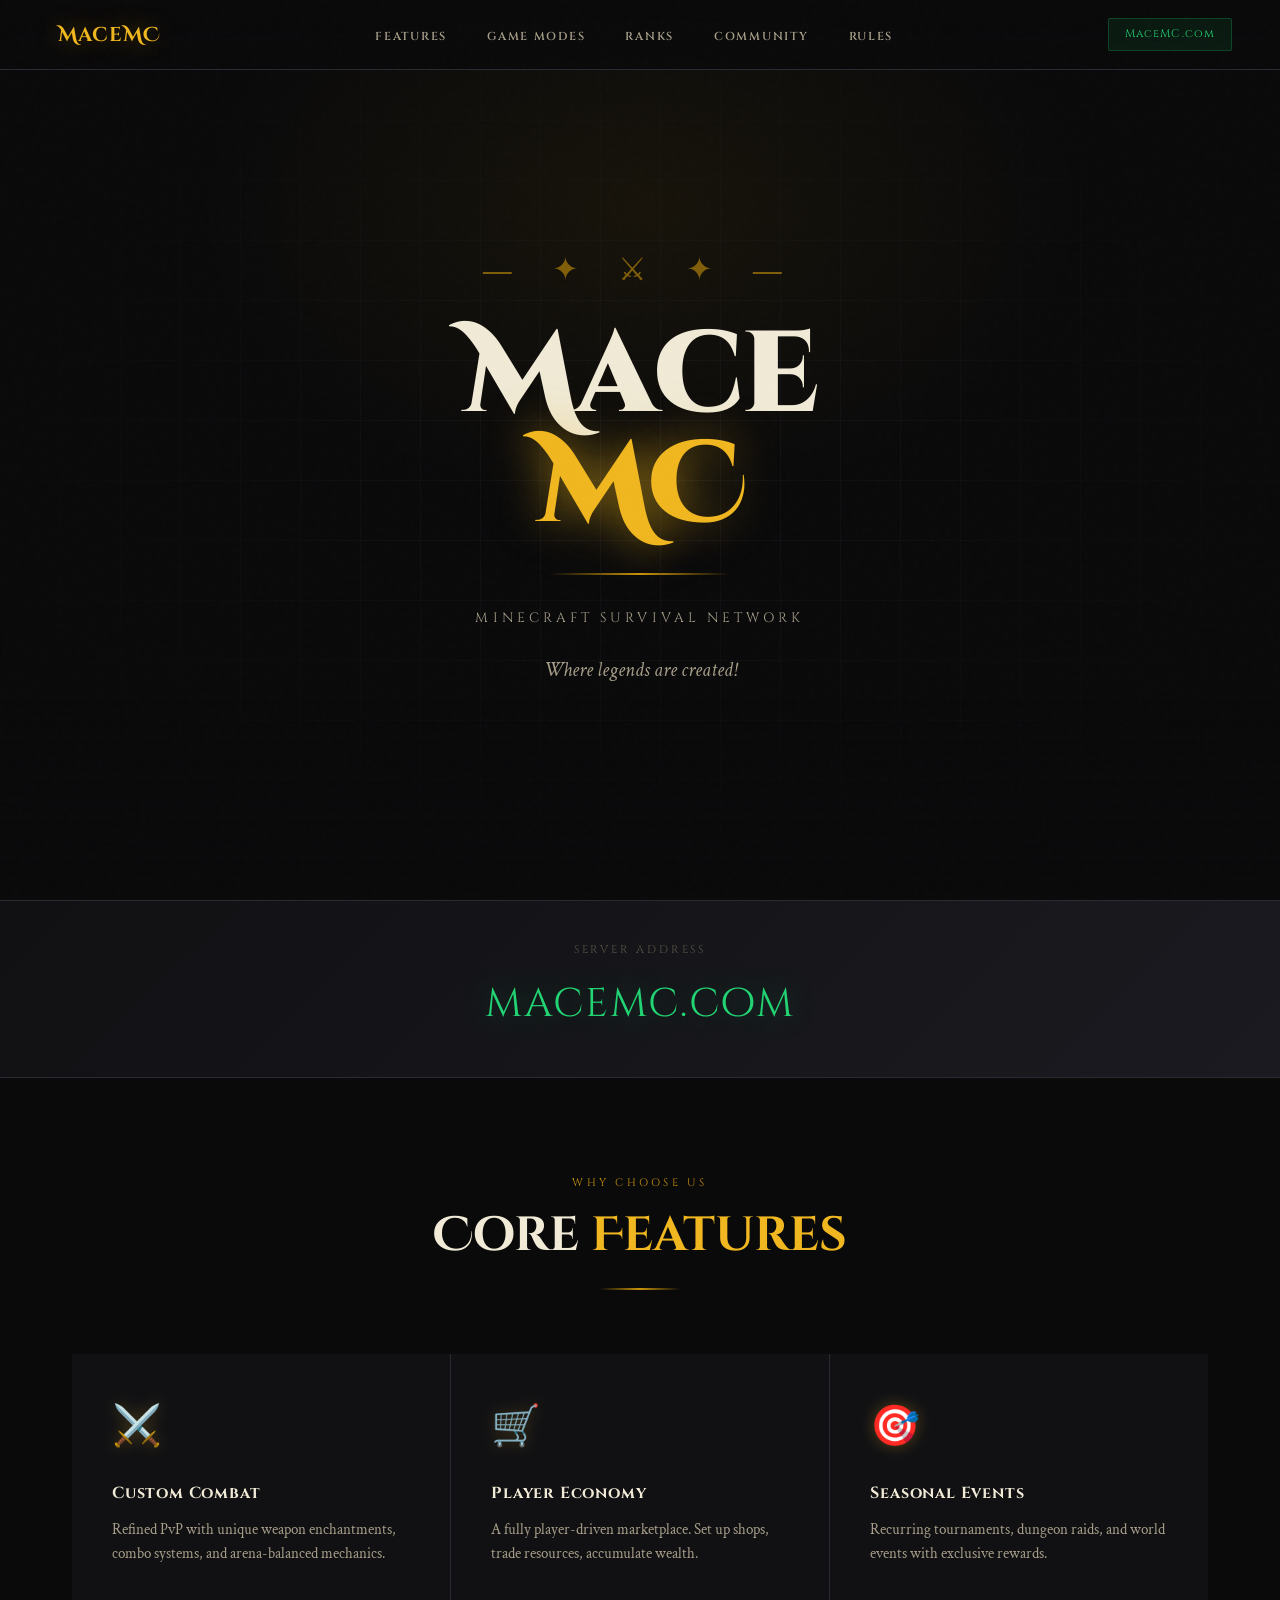
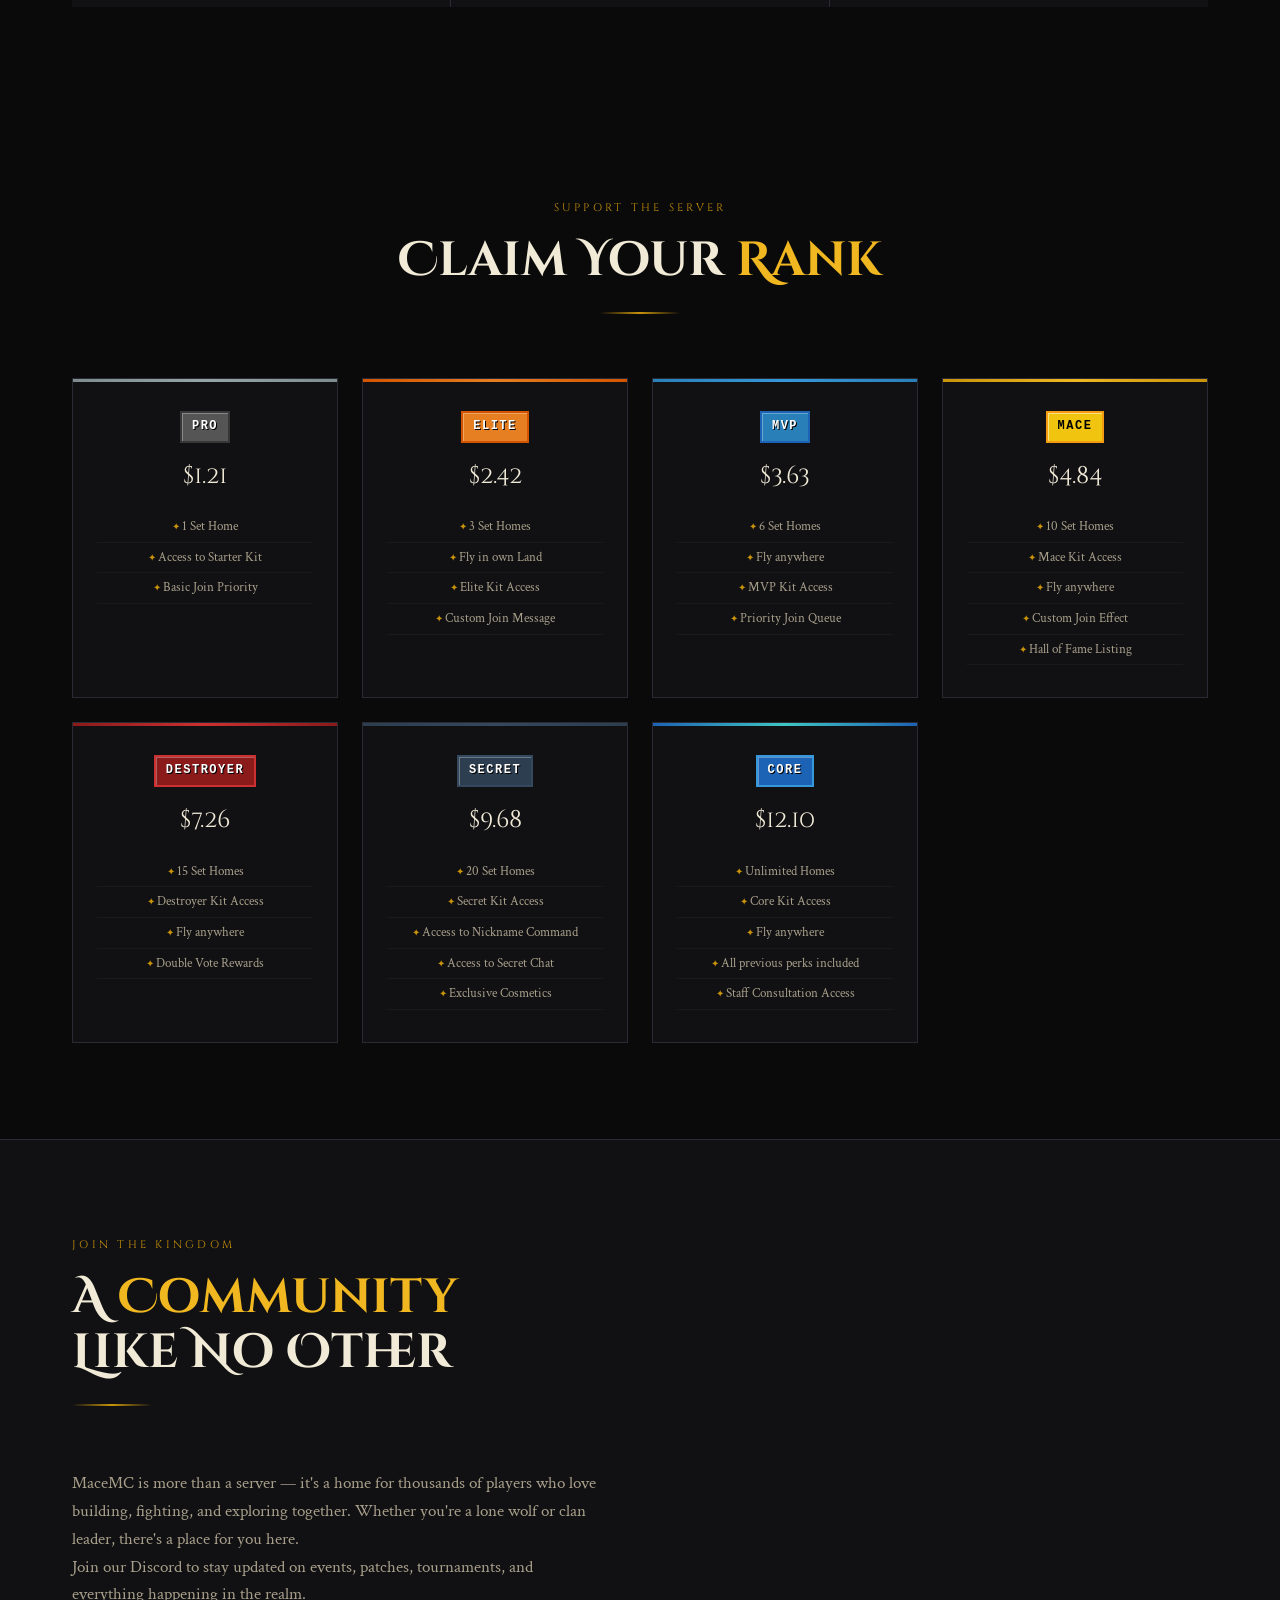
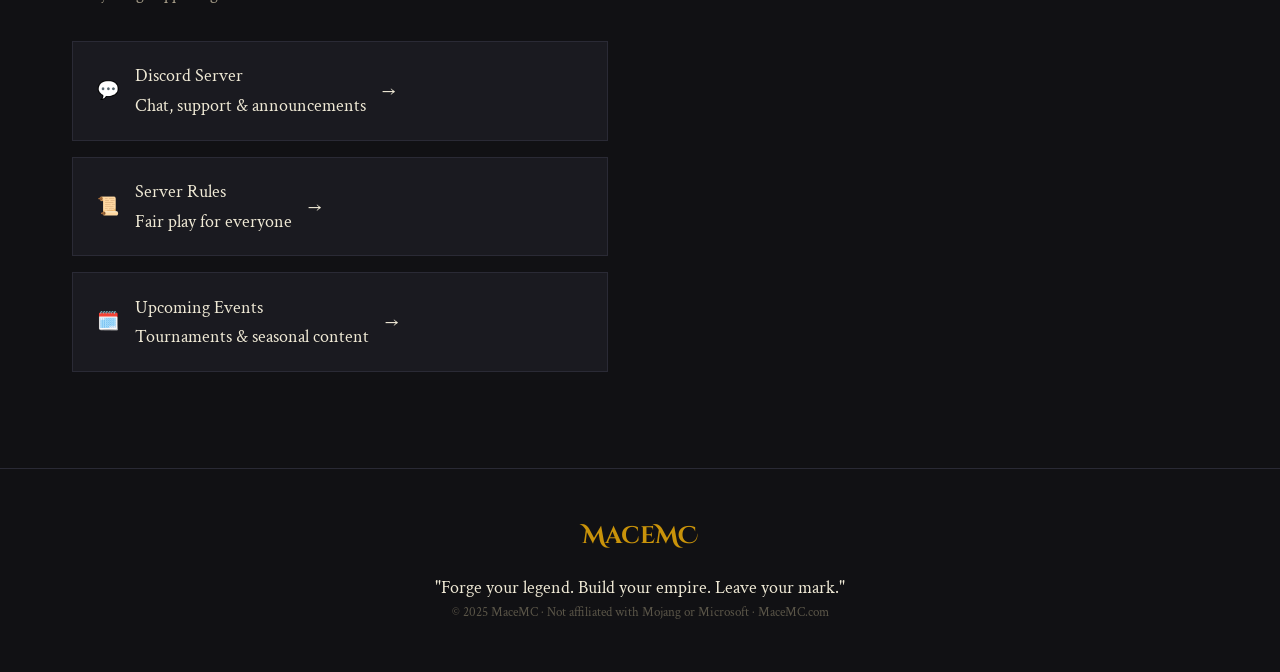
==== index.html @ f5f964be "Wbsite is done" ====
<!doctype html>
<html lang="en">
    <head>
        <meta charset="UTF-8" />
        <meta
            name="viewport"
            content="width=device-width, initial-scale=1.0, viewport-fit=cover"
        />
        <meta
            name="description"
            content="Join MaceMC, the ultimate Minecraft Survival Network with custom combat, Factions, PvP Arena, and a vibrant community. Forge your legend on macemc.com!"
        />
        <meta
            name="keywords"
            content="Minecraft Server, MaceMC, Survival, Factions, PvP Arena, Sky Wars, Minecraft Survival Network, Custom Ranks, Minecraft Community"
        />
        <meta name="author" content="MaceMC Team" />
        <meta name="robots" content="index, follow" />
        <meta name="theme-color" content="#0a0a0b" />
        <link rel="canonical" href="https://macemc.com/" />

        <!-- Open Graph / Social Media -->
        <meta
            property="og:title"
            content="MaceMC — Forge Your Legend | Minecraft Survival Network"
        />
        <meta
            property="og:description"
            content="Custom combat, Factions, ranked PvP, and a legendary community. Play now on macemc.com!"
        />
        <meta property="og:type" content="website" />
        <meta property="og:url" content="https://macemc.com/" />
        <meta
            property="og:image"
            content="https://via.placeholder.com/1200x630?text=MaceMC+Legendary+Server"
        />
        <meta property="og:site_name" content="MaceMC" />
        <meta name="twitter:card" content="summary_large_image" />
        <meta name="twitter:title" content="MaceMC — Forge Your Legend" />
        <meta
            name="twitter:description"
            content="Join the best Minecraft Survival Network. Custom features, active community, and epic ranks."
        />
        <meta
            name="twitter:image"
            content="https://via.placeholder.com/1200x630?text=MaceMC+Server"
        />

        <title>MaceMC — Forge Your Legend | Minecraft Survival Network</title>
        <link rel="preconnect" href="https://fonts.googleapis.com" />
        <link rel="preconnect" href="https://fonts.gstatic.com" crossorigin />
        <link
            href="https://fonts.googleapis.com/css2?family=Cinzel+Decorative:wght@700;900&family=Cinzel:wght@400;600;700&family=Crimson+Text:ital,wght@0,400;0,600;1,400&display=swap"
            rel="stylesheet"
        />

        <!-- Structured Data (Organization + SoftwareApplication) -->
        <script type="application/ld+json">
            {
                "@context": "https://schema.org",
                "@type": "Organization",
                "name": "MaceMC",
                "url": "https://macemc.com",
                "logo": "https://macemc.com/logo.png",
                "sameAs": ["https://discord.gg/macemc"],
                "description": "Premium Minecraft Survival Network offering custom combat, Factions, PvP Arena, and community events."
            }
        </script>
        <script type="application/ld+json">
            {
                "@context": "https://schema.org",
                "@type": "SoftwareApplication",
                "name": "MaceMC Minecraft Server",
                "applicationCategory": "Game",
                "operatingSystem": "Any",
                "description": "A feature-rich Minecraft server with unique ranks, player economy, and zero-lag gameplay.",
                "url": "https://macemc.com",
                "gamePlatform": "Minecraft Java Edition",
                "offers": {
                    "@type": "Offer",
                    "price": "0",
                    "priceCurrency": "USD",
                    "availability": "https://schema.org/InStock"
                },
                "aggregateRating": {
                    "@type": "AggregateRating",
                    "ratingValue": "4.8",
                    "reviewCount": "128"
                }
            }
        </script>

        <style>
            /* ===== RESET & VARIABLES (improved contrast for stats) ===== */
            *,
            *::before,
            *::after {
                box-sizing: border-box;
                margin: 0;
                padding: 0;
            }

            :root {
                --obsidian: #0a0a0b;
                --dark-stone: #111114;
                --stone: #1a1a20;
                --stone-mid: #242430;
                --stone-light: #2e2e3a;
                --mace-gold: #c9930a;
                --mace-gold-bright: #f0b720;
                --mace-gold-pale: #f5d67a;
                --emerald: #1aad5e;
                --emerald-bright: #22d474;
                --emerald-glow: #0eff8633;
                --blood: #8b1a1a;
                --text-bright: #f0ead6;
                --text-mid: #a89f8a;
                --text-dim: #5a5548;
                --border: #2a2a35;
            }

            html {
                scroll-behavior: smooth;
            }

            body {
                background-color: var(--obsidian);
                color: var(--text-bright);
                font-family: "Crimson Text", serif;
                font-size: 18px;
                line-height: 1.65;
                overflow-x: hidden;
                cursor: default;
            }

            /* noise overlay */
            body::before {
                content: "";
                position: fixed;
                inset: 0;
                background-image: url("data:image/svg+xml,%3Csvg viewBox='0 0 200 200' xmlns='http://www.w3.org/2000/svg'%3E%3Cfilter id='n'%3E%3CfeTurbulence type='fractalNoise' baseFrequency='0.85' numOctaves='4' stitchTiles='stitch'/%3E%3C/filter%3E%3Crect width='100%25' height='100%25' filter='url(%23n)' opacity='0.04'/%3E%3C/svg%3E");
                pointer-events: none;
                z-index: 9999;
                opacity: 0.35;
            }

            /* navigation */
            nav {
                position: fixed;
                top: 0;
                left: 0;
                right: 0;
                z-index: 100;
                display: flex;
                align-items: center;
                justify-content: space-between;
                padding: 0 3rem;
                height: 70px;
                background: linear-gradient(
                    to bottom,
                    rgba(10, 10, 11, 0.97),
                    rgba(10, 10, 11, 0.85)
                );
                border-bottom: 1px solid var(--border);
                backdrop-filter: blur(8px);
            }

            .nav-logo {
                font-family: "Cinzel Decorative", serif;
                font-size: 1.25rem;
                font-weight: 700;
                color: var(--mace-gold-bright);
                text-decoration: none;
                letter-spacing: 0.05em;
                text-shadow: 0 0 24px rgba(240, 183, 32, 0.4);
                display: flex;
                align-items: center;
                gap: 0.6rem;
            }

            .nav-links {
                display: flex;
                gap: 2.5rem;
                list-style: none;
            }

            .nav-links a {
                font-family: "Cinzel", serif;
                font-size: 0.72rem;
                font-weight: 600;
                letter-spacing: 0.15em;
                text-transform: uppercase;
                color: var(--text-mid);
                text-decoration: none;
                transition: color 0.25s;
                position: relative;
            }

            .nav-links a::after {
                content: "";
                position: absolute;
                bottom: -4px;
                left: 0;
                right: 0;
                height: 1px;
                background: var(--mace-gold-bright);
                transform: scaleX(0);
                transition: transform 0.25s;
                transform-origin: left;
            }

            .nav-links a:hover {
                color: var(--mace-gold-pale);
            }

            .nav-links a:hover::after {
                transform: scaleX(1);
            }

            .nav-ip {
                font-family: "Cinzel", serif;
                font-size: 0.7rem;
                letter-spacing: 0.1em;
                color: var(--emerald-bright);
                background: rgba(26, 173, 94, 0.1);
                border: 1px solid rgba(26, 173, 94, 0.3);
                padding: 0.4rem 1rem;
                border-radius: 2px;
                cursor: pointer;
                transition: all 0.25s;
                position: relative;
            }

            .nav-ip:hover {
                background: rgba(26, 173, 94, 0.2);
                box-shadow: 0 0 16px rgba(34, 212, 116, 0.2);
            }

            .toast-msg {
                position: fixed;
                bottom: 30px;
                left: 50%;
                transform: translateX(-50%) translateY(100px);
                background: var(--emerald);
                color: #0a0a0b;
                font-family: "Cinzel", serif;
                font-weight: bold;
                padding: 0.6rem 1.5rem;
                border-radius: 40px;
                font-size: 0.85rem;
                letter-spacing: 0.05em;
                z-index: 10000;
                transition: transform 0.2s ease;
                pointer-events: none;
                white-space: nowrap;
                box-shadow: 0 5px 20px rgba(0, 0, 0, 0.3);
            }

            .toast-msg.show {
                transform: translateX(-50%) translateY(0);
            }

            /* hero and rest - STATS CONTRAST FIX */
            .hero {
                min-height: 100vh;
                display: flex;
                flex-direction: column;
                align-items: center;
                justify-content: center;
                text-align: center;
                position: relative;
                padding: 6rem 2rem 4rem;
                overflow: hidden;
            }

            .hero::before {
                content: "";
                position: absolute;
                top: -10%;
                left: 50%;
                transform: translateX(-50%);
                width: 900px;
                height: 600px;
                background: radial-gradient(
                    ellipse,
                    rgba(201, 147, 10, 0.07) 0%,
                    transparent 70%
                );
                pointer-events: none;
            }

            .hero::after {
                content: "";
                position: absolute;
                bottom: 0;
                left: 0;
                right: 0;
                height: 200px;
                background: linear-gradient(
                    to top,
                    var(--obsidian),
                    transparent
                );
                pointer-events: none;
            }

            .hero-bg {
                position: absolute;
                inset: 0;
                background-image:
                    linear-gradient(rgba(42, 42, 53, 0.3) 1px, transparent 1px),
                    linear-gradient(
                        90deg,
                        rgba(42, 42, 53, 0.3) 1px,
                        transparent 1px
                    );
                background-size: 60px 60px;
                mask-image: radial-gradient(
                    ellipse 80% 80% at center,
                    black 0%,
                    transparent 70%
                );
            }

            .hero-ornament {
                font-size: 2rem;
                color: var(--mace-gold);
                opacity: 0.6;
                letter-spacing: 1rem;
                margin-bottom: 1.5rem;
                animation: fadeDown 1s ease both;
            }

            @keyframes fadeDown {
                from {
                    opacity: 0;
                    transform: translateY(-20px);
                }

                to {
                    opacity: 0.6;
                    transform: translateY(0);
                }
            }

            .hero-title {
                font-family: "Cinzel Decorative", serif;
                font-size: clamp(3.5rem, 9vw, 8rem);
                font-weight: 900;
                line-height: 0.95;
                letter-spacing: -0.01em;
                animation: fadeUp 1s ease 0.2s both;
            }

            .hero-title .line1 {
                display: block;
                color: var(--text-bright);
            }

            .hero-title .line2 {
                display: block;
                color: var(--mace-gold-bright);
                text-shadow:
                    0 0 40px rgba(240, 183, 32, 0.5),
                    0 0 80px rgba(240, 183, 32, 0.2);
            }

            @keyframes fadeUp {
                from {
                    opacity: 0;
                    transform: translateY(30px);
                }

                to {
                    opacity: 1;
                    transform: translateY(0);
                }
            }

            .hero-divider {
                width: 180px;
                height: 2px;
                background: linear-gradient(
                    to right,
                    transparent,
                    var(--mace-gold),
                    transparent
                );
                margin: 2rem auto;
            }

            .hero-sub {
                font-family: "Cinzel", serif;
                font-size: 0.85rem;
                letter-spacing: 0.3em;
                text-transform: uppercase;
                color: var(--text-mid);
            }

            .hero-tagline {
                font-style: italic;
                font-size: 1.25rem;
                color: var(--text-mid);
                max-width: 520px;
                margin: 1.5rem auto 0;
            }

            .hero-cta-group {
                display: flex;
                gap: 1rem;
                justify-content: center;
                flex-wrap: wrap;
                margin-top: 3rem;
            }

            .btn {
                font-family: "Cinzel", serif;
                font-size: 0.75rem;
                font-weight: 700;
                letter-spacing: 0.18em;
                text-transform: uppercase;
                text-decoration: none;
                padding: 1rem 2.5rem;
                border: none;
                cursor: pointer;
                transition: all 0.3s;
                display: inline-flex;
                align-items: center;
                gap: 0.5rem;
                position: relative;
                overflow: hidden;
            }

            .btn::before {
                content: "";
                position: absolute;
                inset: 0;
                background: rgba(255, 255, 255, 0.05);
                transform: scaleX(0);
                transform-origin: left;
                transition: transform 0.3s;
            }

            .btn:hover::before {
                transform: scaleX(1);
            }

            .btn-primary {
                background: var(--mace-gold);
                color: var(--obsidian);
                clip-path: polygon(
                    0 0,
                    calc(100% - 12px) 0,
                    100% 12px,
                    100% 100%,
                    12px 100%,
                    0 calc(100% - 12px)
                );
            }

            .btn-primary:hover {
                background: var(--mace-gold-bright);
                box-shadow: 0 0 30px rgba(240, 183, 32, 0.4);
                transform: translateY(-2px);
            }

            .btn-secondary {
                background: transparent;
                color: var(--text-bright);
                border: 1px solid var(--stone-light);
                clip-path: polygon(
                    0 0,
                    calc(100% - 12px) 0,
                    100% 12px,
                    100% 100%,
                    12px 100%,
                    0 calc(100% - 12px)
                );
            }

            .btn-secondary:hover {
                border-color: var(--mace-gold);
                color: var(--mace-gold-pale);
                transform: translateY(-2px);
            }

            /* ========== IMPROVED STATS CONTRAST & LEGIBILITY ========== */
            .hero-stats {
                display: flex;
                gap: 3rem;
                justify-content: center;
                margin-top: 4rem;
                flex-wrap: wrap;
            }

            .stat {
                text-align: center;
                background: rgba(0, 0, 0, 0.35);
                backdrop-filter: blur(4px);
                padding: 0.75rem 1.5rem;
                border-radius: 8px;
                border: 1px solid rgba(240, 183, 32, 0.2);
                min-width: 140px;
            }

            .stat-number {
                font-family: "Cinzel Decorative", serif;
                font-size: 2.6rem;
                font-weight: 900;
                color: #ffea9e;
                line-height: 1.1;
                display: flex;
                align-items: baseline;
                justify-content: center;
                gap: 6px;
                text-shadow:
                    0 0 12px rgba(240, 183, 32, 0.7),
                    0 2px 4px black;
                letter-spacing: 0.02em;
            }

            .stat-number .online-dot {
                width: 12px;
                height: 12px;
                border-radius: 50%;
                background: var(--emerald-bright);
                box-shadow: 0 0 14px var(--emerald-bright);
                animation: pulse 2s ease-in-out infinite;
                margin-right: 6px;
                flex-shrink: 0;
                margin-bottom: 4px;
            }

            @keyframes pulse {
                0%,
                100% {
                    opacity: 1;
                    transform: scale(1);
                }

                50% {
                    opacity: 0.6;
                    transform: scale(0.85);
                }
            }

            .stat-label {
                font-family: "Cinzel", serif;
                font-size: 0.72rem;
                font-weight: 600;
                letter-spacing: 0.22em;
                text-transform: uppercase;
                color: #e5dbbc;
                margin-top: 8px;
                text-shadow: 0 1px 1px black;
            }

            .stat-divider {
                width: 1px;
                background: linear-gradient(
                    to bottom,
                    transparent,
                    var(--mace-gold),
                    transparent
                );
                height: 60px;
                align-self: center;
                opacity: 0.5;
            }

            @media (max-width: 640px) {
                .hero-stats {
                    gap: 1rem;
                }

                .stat {
                    padding: 0.5rem 0.8rem;
                    min-width: 110px;
                }

                .stat-number {
                    font-size: 2rem;
                }

                .stat-label {
                    font-size: 0.6rem;
                    letter-spacing: 0.15em;
                }

                .stat-divider {
                    display: none;
                }
            }

            /* rest of original styles */
            .ip-banner {
                background: linear-gradient(
                    135deg,
                    var(--dark-stone),
                    var(--stone)
                );
                border-top: 1px solid var(--border);
                border-bottom: 1px solid var(--border);
                padding: 2.5rem 2rem;
                text-align: center;
                position: relative;
            }

            .ip-banner-label {
                font-family: "Cinzel", serif;
                font-size: 0.7rem;
                letter-spacing: 0.25em;
                text-transform: uppercase;
                color: var(--text-dim);
                margin-bottom: 0.75rem;
            }

            .ip-banner-address {
                font-family: "Cinzel Decorative", serif;
                font-size: clamp(1.4rem, 4vw, 2.5rem);
                color: var(--emerald-bright);
                text-shadow: 0 0 30px rgba(34, 212, 116, 0.3);
                cursor: pointer;
                transition: all 0.25s;
                display: inline-block;
                letter-spacing: 0.05em;
            }

            .ip-banner-address:hover {
                text-shadow: 0 0 50px rgba(34, 212, 116, 0.6);
                transform: scale(1.02);
            }

            section {
                max-width: 1200px;
                margin: 0 auto;
                padding: 6rem 2rem;
            }

            .section-header {
                text-align: center;
                margin-bottom: 4rem;
            }

            .section-eyebrow {
                font-family: "Cinzel", serif;
                font-size: 0.68rem;
                letter-spacing: 0.3em;
                text-transform: uppercase;
                color: var(--mace-gold);
                margin-bottom: 1rem;
            }

            .section-title {
                font-family: "Cinzel Decorative", serif;
                font-size: clamp(1.8rem, 4vw, 3rem);
                color: var(--text-bright);
                line-height: 1.15;
            }

            .section-title em {
                font-style: normal;
                color: var(--mace-gold-bright);
            }

            .section-line {
                width: 80px;
                height: 2px;
                background: linear-gradient(
                    to right,
                    transparent,
                    var(--mace-gold),
                    transparent
                );
                margin: 1.5rem auto 0;
            }

            .features-grid {
                display: grid;
                grid-template-columns: repeat(auto-fit, minmax(280px, 1fr));
                gap: 1.5px;
                background: var(--border);
            }

            .feature-card {
                background: var(--dark-stone);
                padding: 2.5rem;
                position: relative;
                overflow: hidden;
                transition: background 0.3s;
            }

            .feature-card::before {
                content: "";
                position: absolute;
                top: 0;
                left: 0;
                width: 3px;
                height: 100%;
                background: linear-gradient(
                    to bottom,
                    var(--mace-gold),
                    transparent
                );
                transform: scaleY(0);
                transform-origin: top;
                transition: transform 0.4s ease;
            }

            .feature-card:hover {
                background: var(--stone);
            }

            .feature-card:hover::before {
                transform: scaleY(1);
            }

            .feature-icon {
                font-size: 2.5rem;
                margin-bottom: 1.25rem;
                display: block;
                filter: drop-shadow(0 0 8px rgba(240, 183, 32, 0.3));
            }

            .feature-title {
                font-family: "Cinzel", serif;
                font-size: 1rem;
                font-weight: 700;
                color: var(--text-bright);
                margin-bottom: 0.75rem;
                letter-spacing: 0.05em;
            }

            .feature-desc {
                color: var(--text-mid);
                font-size: 0.95rem;
                line-height: 1.6;
            }

            .modes-section {
                background: var(--dark-stone);
                border-top: 1px solid var(--border);
                border-bottom: 1px solid var(--border);
            }

            .modes-grid {
                display: grid;
                grid-template-columns: repeat(auto-fit, minmax(220px, 1fr));
                gap: 1.5rem;
                margin-top: 3rem;
            }

            .mode-card {
                background: var(--stone);
                border: 1px solid var(--border);
                padding: 2rem;
                text-align: center;
                position: relative;
                transition: all 0.35s;
                clip-path: polygon(
                    0 0,
                    calc(100% - 16px) 0,
                    100% 16px,
                    100% 100%,
                    16px 100%,
                    0 calc(100% - 16px)
                );
            }

            .mode-card:hover {
                border-color: rgba(201, 147, 10, 0.4);
                transform: translateY(-4px);
                box-shadow: 0 12px 40px rgba(0, 0, 0, 0.4);
            }

            .mode-emoji {
                font-size: 3rem;
                margin-bottom: 1rem;
            }

            .mode-name {
                font-family: "Cinzel", serif;
                font-size: 1.1rem;
                font-weight: 700;
                color: var(--text-bright);
                margin-bottom: 0.5rem;
            }

            .mode-tag {
                display: inline-block;
                font-family: "Cinzel", serif;
                font-size: 0.6rem;
                letter-spacing: 0.15em;
                text-transform: uppercase;
                padding: 3px 10px;
                margin-bottom: 1rem;
            }

            .mode-tag.live {
                background: rgba(26, 173, 94, 0.15);
                color: var(--emerald-bright);
                border: 1px solid rgba(26, 173, 94, 0.3);
            }

            .mode-tag.soon {
                background: rgba(201, 147, 10, 0.1);
                color: var(--mace-gold-pale);
                border: 1px solid rgba(201, 147, 10, 0.25);
            }

            .mode-tag.new {
                background: rgba(139, 26, 26, 0.15);
                color: #e06060;
                border: 1px solid rgba(139, 26, 26, 0.3);
            }

            .mode-desc {
                font-size: 0.9rem;
                color: var(--text-mid);
                line-height: 1.55;
            }

            .ranks-grid {
                display: grid;
                grid-template-columns: repeat(auto-fit, minmax(220px, 1fr));
                gap: 1.5rem;
                margin-top: 3rem;
            }

            .rank-card {
                border: 1px solid var(--border);
                padding: 2rem 1.5rem;
                text-align: center;
                position: relative;
                transition: all 0.3s;
                background: var(--dark-stone);
                display: flex;
                flex-direction: column;
                justify-content: space-between;
                height: 100%;
            }

            .rank-card::before {
                content: "";
                position: absolute;
                top: 0;
                left: 0;
                right: 0;
                height: 3px;
            }

            .rank-card.pro::before {
                background: linear-gradient(
                    to right,
                    #7f8c8d,
                    #95a5a6,
                    #7f8c8d
                );
            }

            .rank-card.elite::before {
                background: linear-gradient(
                    to right,
                    #d35400,
                    #e67e22,
                    #d35400
                );
            }

            .rank-card.mvp::before {
                background: linear-gradient(
                    to right,
                    #2980b9,
                    #3498db,
                    #2980b9
                );
            }

            .rank-card.mace::before {
                background: linear-gradient(
                    to right,
                    #c9930a,
                    #f0b720,
                    #c9930a
                );
            }

            .rank-card.destroyer::before {
                background: linear-gradient(
                    to right,
                    #8b1a1a,
                    #cc3030,
                    #8b1a1a
                );
            }

            .rank-card.secret::before {
                background: linear-gradient(
                    to right,
                    #2c3e50,
                    #34495e,
                    #2c3e50
                );
            }

            .rank-card.core::before {
                background: linear-gradient(135deg, #1c62b5, #3ec6c2, #1c62b5);
            }

            /* Minecraft Badges & Color Codes */
            .badge-container {
                margin-bottom: 14px;
                display: flex;
                justify-content: center;
            }

            .minecraft-badge {
                font-family: monospace;
                font-size: 0.75rem;
                font-weight: bold;
                padding: 4px 10px;
                border: 2px solid #000;
                box-shadow: inset 1px 1px 0px rgba(255, 255, 255, 0.3);
                text-shadow: 1px 1px 0px #000;
                letter-spacing: 1.5px;
            }

            .badge-pro {
                background-color: #555555;
                color: #ffffff;
                border-color: #373737;
            }

            .badge-elite {
                background-color: #e67e22;
                color: #ffffff;
                border-color: #d35400;
            }

            .badge-mvp {
                background-color: #2980b9;
                color: #ffffff;
                border-color: #1c62b5;
            }

            .badge-mace {
                background-color: #f1c40f;
                color: #000000;
                border-color: #f39c12;
                text-shadow: none;
                box-shadow: inset 1px 1px 0px rgba(255, 255, 255, 0.5);
            }

            .badge-destroyer {
                background-color: #8b1a1a;
                color: #ffffff;
                border-color: #cc3030;
            }

            .badge-secret {
                background-color: #2c3e50;
                color: #ffffff;
                border-color: #34495e;
            }

            .badge-core {
                background-color: #1c62b5;
                color: #ffffff;
                border-color: #3498db;
            }

            .rank-color-code {
                display: block;
                font-family: monospace;
                font-size: 0.8rem;
                color: var(--text-dim);
                margin-top: 4px;
                letter-spacing: 0.05em;
            }

            .btn-basket {
                display: inline-block;
                width: 100%;
                background-color: #3ec6c2;
                color: #0a0a0b;
                border: none;
                border-radius: 4px;
                padding: 10px;
                margin-top: auto;
                font-family: "Cinzel", serif;
                font-size: 0.8rem;
                font-weight: 700;
                letter-spacing: 0.05em;
                text-transform: uppercase;
                text-decoration: none;
                cursor: pointer;
                transition: all 0.25s ease;
                box-shadow: 0 4px 10px rgba(62, 198, 194, 0.15);
            }

            .btn-basket:hover {
                background-color: #4fe5e1;
                transform: translateY(-2px);
                box-shadow: 0 6px 15px rgba(62, 198, 194, 0.3);
            }

            .btn-basket:active {
                transform: translateY(0);
            }

            .rank-card:hover {
                transform: translateY(-4px);
                box-shadow: 0 8px 30px rgba(0, 0, 0, 0.3);
            }

            .rank-name {
                font-family: "Cinzel", serif;
                font-size: 1rem;
                font-weight: 700;
                margin-bottom: 0.75rem;
            }

            .rank-price {
                font-family: "Cinzel Decorative", serif;
                font-size: 1.5rem;
                color: var(--text-bright);
                margin-bottom: 1rem;
            }

            .rank-perks {
                list-style: none;
                font-size: 0.82rem;
                color: var(--text-mid);
            }

            .rank-perks li {
                padding: 4px 0;
                border-bottom: 1px solid rgba(255, 255, 255, 0.04);
            }

            .rank-perks li::before {
                content: "✦ ";
                color: var(--mace-gold);
                font-size: 0.6rem;
            }

            .community-inner {
                display: grid;
                grid-template-columns: 1fr 1fr;
                gap: 4rem;
                align-items: center;
            }

            @media (max-width: 760px) {
                .community-inner {
                    grid-template-columns: 1fr;
                    gap: 2rem;
                }

                .nav-links {
                    display: none;
                }

                nav {
                    padding: 0 1.5rem;
                }
            }

            .community-text .section-header {
                text-align: left;
            }

            .community-text .section-line {
                margin-left: 0;
            }

            .community-body {
                color: var(--text-mid);
                margin-top: 1.5rem;
                font-size: 1.05rem;
            }

            .community-links {
                display: flex;
                flex-direction: column;
                gap: 1rem;
                margin-top: 2rem;
            }

            .community-link {
                display: flex;
                align-items: center;
                gap: 1rem;
                padding: 1.2rem 1.5rem;
                background: var(--stone);
                border: 1px solid var(--border);
                text-decoration: none;
                color: var(--text-bright);
                transition: all 0.25s;
            }

            .community-link:hover {
                border-color: var(--mace-gold);
                background: var(--stone-mid);
                transform: translateX(6px);
            }

            .mace-illustration {
                display: flex;
                align-items: center;
                justify-content: center;
                font-size: 10rem;
                filter: drop-shadow(0 0 40px rgba(201, 147, 10, 0.25));
                animation: float 4s ease-in-out infinite;
                position: relative;
            }

            @keyframes float {
                0%,
                100% {
                    transform: translateY(0) rotate(-10deg);
                }

                50% {
                    transform: translateY(-12px) rotate(-10deg);
                }
            }

            footer {
                background: var(--dark-stone);
                border-top: 1px solid var(--border);
                padding: 3rem 2rem;
                text-align: center;
            }

            .footer-logo {
                font-family: "Cinzel Decorative", serif;
                font-size: 1.5rem;
                font-weight: 700;
                color: var(--mace-gold);
                margin-bottom: 1rem;
            }

            .footer-copy {
                font-size: 0.8rem;
                color: var(--text-dim);
            }

            .scroll-hint {
                position: absolute;
                bottom: 2.5rem;
                left: 50%;
                transform: translateX(-50%);
                display: flex;
                flex-direction: column;
                align-items: center;
                gap: 0.5rem;
            }

            /* scroll reveal */
            .scroll-reveal {
                opacity: 0;
                transform: translateY(24px);
                transition:
                    opacity 0.55s cubic-bezier(0.2, 0.9, 0.4, 1),
                    transform 0.55s cubic-bezier(0.2, 0.9, 0.4, 1);
            }

            .scroll-reveal.revealed {
                opacity: 1;
                transform: translateY(0);
            }
        </style>
    </head>

    <body>
        <nav>
            <a href="#" class="nav-logo" aria-label="MaceMC home"
                ><span class="mace-icon"></span> MaceMC</a
            >
            <ul class="nav-links">
                <li><a href="#features">Features</a></li>
                <li><a href="#modes">Game Modes</a></li>
                <li><a href="#ranks">Ranks</a></li>
                <li><a href="#community">Community</a></li>
                <li><a href="rules.html">Rules</a></li>
            </ul>
            <div
                class="nav-ip"
                onclick="copyToClipboard('MaceMC.com', this)"
                aria-label="Copy server IP"
            >
                MaceMC.com
            </div>
        </nav>

        <main>
            <div class="hero">
                <div class="hero-bg"></div>
                <div class="hero-ornament">— ✦ ⚔ ✦ —</div>
                <h1 class="hero-title">
                    <span class="line1">Mace</span><span class="line2">MC</span>
                </h1>
                <div class="hero-divider"></div>
                <p class="hero-sub">Minecraft Survival Network</p>
                <p class="hero-tagline">Where legends are created!</p>
            </div>

            <div class="ip-banner">
                <div class="ip-banner-label">Server Address</div>
                <div
                    class="ip-banner-address"
                    onclick="copyToClipboard('MaceMC.com', this)"
                >
                    macemc.com
                </div>
            </div>

            <section id="features">
                <div class="section-header">
                    <div class="section-eyebrow">Why choose us</div>
                    <h2 class="section-title">Core <em>Features</em></h2>
                    <div class="section-line"></div>
                </div>
                <div class="features-grid">
                    <div class="feature-card">
                        <span class="feature-icon">⚔️</span>
                        <h3 class="feature-title">Custom Combat</h3>
                        <p class="feature-desc">
                            Refined PvP with unique weapon enchantments, combo
                            systems, and arena-balanced mechanics.
                        </p>
                    </div>
                    <div class="feature-card">
                        <span class="feature-icon">🛒</span>
                        <h3 class="feature-title">Player Economy</h3>
                        <p class="feature-desc">
                            A fully player-driven marketplace. Set up shops,
                            trade resources, accumulate wealth.
                        </p>
                    </div>
                    <div class="feature-card">
                        <span class="feature-icon">🎯</span>
                        <h3 class="feature-title">Seasonal Events</h3>
                        <p class="feature-desc">
                            Recurring tournaments, dungeon raids, and world
                            events with exclusive rewards.
                        </p>
                    </div>
                </div>
            </section>

            <section id="ranks">
                <div class="section-header">
                    <div class="section-eyebrow">Support the Server</div>
                    <h2 class="section-title">Claim Your <em>Rank</em></h2>
                    <div class="section-line"></div>
                </div>
                <div class="ranks-grid">
                    <!-- PRO RANK -->
                    <div class="rank-card pro">
                        <div>
                            <div class="badge-container">
                                <span class="minecraft-badge badge-pro"
                                    >PRO</span
                                >
                            </div>
                            <div class="rank-price">$1.21</div>
                            <ul class="rank-perks">
                                <li>1 Set Home</li>
                                <li>Access to Starter Kit</li>
                                <li>Basic Join Priority</li>
                            </ul>
                        </div>
                    </div>

                    <!-- ELITE RANK -->
                    <div class="rank-card elite">
                        <div>
                            <div class="badge-container">
                                <span class="minecraft-badge badge-elite"
                                    >ELITE</span
                                >
                            </div>
                            <div class="rank-price">$2.42</div>
                            <ul class="rank-perks">
                                <li>3 Set Homes</li>
                                <li>Fly in own Land</li>
                                <li>Elite Kit Access</li>
                                <li>Custom Join Message</li>
                            </ul>
                        </div>
                    </div>

                    <!-- MVP RANK -->
                    <div class="rank-card mvp">
                        <div>
                            <div class="badge-container">
                                <span class="minecraft-badge badge-mvp"
                                    >MVP</span
                                >
                            </div>
                            <div class="rank-price">$3.63</div>
                            <ul class="rank-perks">
                                <li>6 Set Homes</li>
                                <li>Fly anywhere</li>
                                <li>MVP Kit Access</li>
                                <li>Priority Join Queue</li>
                            </ul>
                        </div>
                    </div>

                    <!-- MACE RANK -->
                    <div class="rank-card mace">
                        <div>
                            <div class="badge-container">
                                <span class="minecraft-badge badge-mace"
                                    >MACE</span
                                >
                            </div>
                            <div class="rank-price">$4.84</div>
                            <ul class="rank-perks">
                                <li>10 Set Homes</li>
                                <li>Mace Kit Access</li>
                                <li>Fly anywhere</li>
                                <li>Custom Join Effect</li>
                                <li>Hall of Fame Listing</li>
                            </ul>
                        </div>
                    </div>

                    <!-- DESTROYER RANK -->
                    <div class="rank-card destroyer">
                        <div>
                            <div class="badge-container">
                                <span class="minecraft-badge badge-destroyer"
                                    >DESTROYER</span
                                >
                            </div>
                            <div class="rank-price">$7.26</div>
                            <ul class="rank-perks">
                                <li>15 Set Homes</li>
                                <li>Destroyer Kit Access</li>
                                <li>Fly anywhere</li>
                                <li>Double Vote Rewards</li>
                            </ul>
                        </div>
                    </div>

                    <!-- SECRET RANK -->
                    <div class="rank-card secret">
                        <div>
                            <div class="badge-container">
                                <span class="minecraft-badge badge-secret"
                                    >SECRET</span
                                >
                            </div>
                            <div class="rank-price">$9.68</div>
                            <ul class="rank-perks">
                                <li>20 Set Homes</li>
                                <li>Secret Kit Access</li>
                                <li>Access to Nickname Command</li>
                                <li>Access to Secret Chat</li>
                                <li>Exclusive Cosmetics</li>
                            </ul>
                        </div>
                    </div>

                    <!-- CORE RANK -->
                    <div class="rank-card core">
                        <div>
                            <div class="badge-container">
                                <span class="minecraft-badge badge-core"
                                    >CORE</span
                                >
                            </div>
                            <div class="rank-price">$12.10</div>
                            <ul class="rank-perks">
                                <li>Unlimited Homes</li>
                                <li>Core Kit Access</li>
                                <li>Fly anywhere</li>
                                <li>All previous perks included</li>
                                <li>Staff Consultation Access</li>
                            </ul>
                        </div>
                    </div>
                </div>
            </section>

            <div
                style="
                    background: var(--dark-stone);
                    border-top: 1px solid var(--border);
                "
            >
                <section id="community">
                    <div class="community-inner">
                        <div class="community-text">
                            <div class="section-header">
                                <div class="section-eyebrow">
                                    Join the Kingdom
                                </div>
                                <h2 class="section-title">
                                    A <em>Community</em><br />Like No Other
                                </h2>
                                <div class="section-line"></div>
                            </div>
                            <div class="community-body">
                                <p>
                                    MaceMC is more than a server — it's a home
                                    for thousands of players who love building,
                                    fighting, and exploring together. Whether
                                    you're a lone wolf or clan leader, there's a
                                    place for you here.
                                </p>
                                <p>
                                    Join our Discord to stay updated on events,
                                    patches, tournaments, and everything
                                    happening in the realm.
                                </p>
                            </div>
                            <div class="community-links">
                                <a href="#" class="community-link"
                                    ><span class="link-icon">💬</span>
                                    <div class="link-info">
                                        <div class="link-name">
                                            Discord Server
                                        </div>
                                        <div class="link-desc">
                                            Chat, support & announcements
                                        </div>
                                    </div>
                                    <span class="link-arrow">→</span>
                                </a>
                                <a href="#" class="community-link"
                                    ><span class="link-icon">📜</span>
                                    <div class="link-info">
                                        <div class="link-name">
                                            Server Rules
                                        </div>
                                        <div class="link-desc">
                                            Fair play for everyone
                                        </div>
                                    </div>
                                    <span class="link-arrow">→</span>
                                </a>
                                <a href="#" class="community-link"
                                    ><span class="link-icon">🗓️</span>
                                    <div class="link-info">
                                        <div class="link-name">
                                            Upcoming Events
                                        </div>
                                        <div class="link-desc">
                                            Tournaments & seasonal content
                                        </div>
                                    </div>
                                    <span class="link-arrow">→</span>
                                </a>
                            </div>
                        </div>
                    </div>
                </section>
            </div>
        </main>

        <footer>
            <div class="footer-logo">MaceMC</div>
            <p class="footer-tagline">
                "Forge your legend. Build your empire. Leave your mark."
            </p>
            <div class="footer-divider"></div>
            <p class="footer-copy">
                © 2025 MaceMC · Not affiliated with Mojang or Microsoft ·
                MaceMC.com
            </p>
        </footer>

        <script>
            function showToast(message) {
                let toast = document.querySelector(".toast-msg");
                if (!toast) {
                    toast = document.createElement("div");
                    toast.className = "toast-msg";
                    document.body.appendChild(toast);
                }
                toast.textContent = message;
                toast.classList.add("show");
                setTimeout(() => toast.classList.remove("show"), 2000);
            }

            window.copyToClipboard = function (ip, element) {
                navigator.clipboard
                    .writeText(ip)
                    .then(() => {
                        showToast(`📋 Copied: ${ip}`);
                        if (
                            element &&
                            element.classList &&
                            element.classList.contains("nav-ip")
                        ) {
                            const tempSpan = document.createElement("span");
                            tempSpan.textContent = "✓ Copied!";
                            tempSpan.style.position = "absolute";
                            tempSpan.style.top = "-28px";
                            tempSpan.style.left = "50%";
                            tempSpan.style.transform = "translateX(-50%)";
                            tempSpan.style.background = "#1aad5e";
                            tempSpan.style.color = "white";
                            tempSpan.style.fontSize = "0.6rem";
                            tempSpan.style.padding = "3px 8px";
                            tempSpan.style.borderRadius = "2px";
                            tempSpan.style.whiteSpace = "nowrap";
                            tempSpan.style.fontFamily = "Cinzel, serif";
                            element.style.position = "relative";
                            element.appendChild(tempSpan);
                            setTimeout(() => tempSpan.remove(), 1500);
                        }
                    })
                    .catch(() => showToast("Press Ctrl+C to copy"));
            };

            // SCROLL REVEAL
            const revealElements = document.querySelectorAll(
                ".feature-card, .mode-card, .rank-card, .community-link",
            );
            revealElements.forEach((el) => el.classList.add("scroll-reveal"));

            const observer = new IntersectionObserver(
                (entries) => {
                    entries.forEach((entry) => {
                        if (entry.isIntersecting) {
                            entry.target.classList.add("revealed");
                            observer.unobserve(entry.target);
                        }
                    });
                },
                { threshold: 0.12, rootMargin: "0px 0px -20px 0px" },
            );

            revealElements.forEach((el) => observer.observe(el));

            window.addEventListener("load", () => {
                revealElements.forEach((el) => {
                    const rect = el.getBoundingClientRect();
                    if (rect.top < window.innerHeight - 100)
                        el.classList.add("revealed");
                });
            });
        </script>
    </body>
</html>
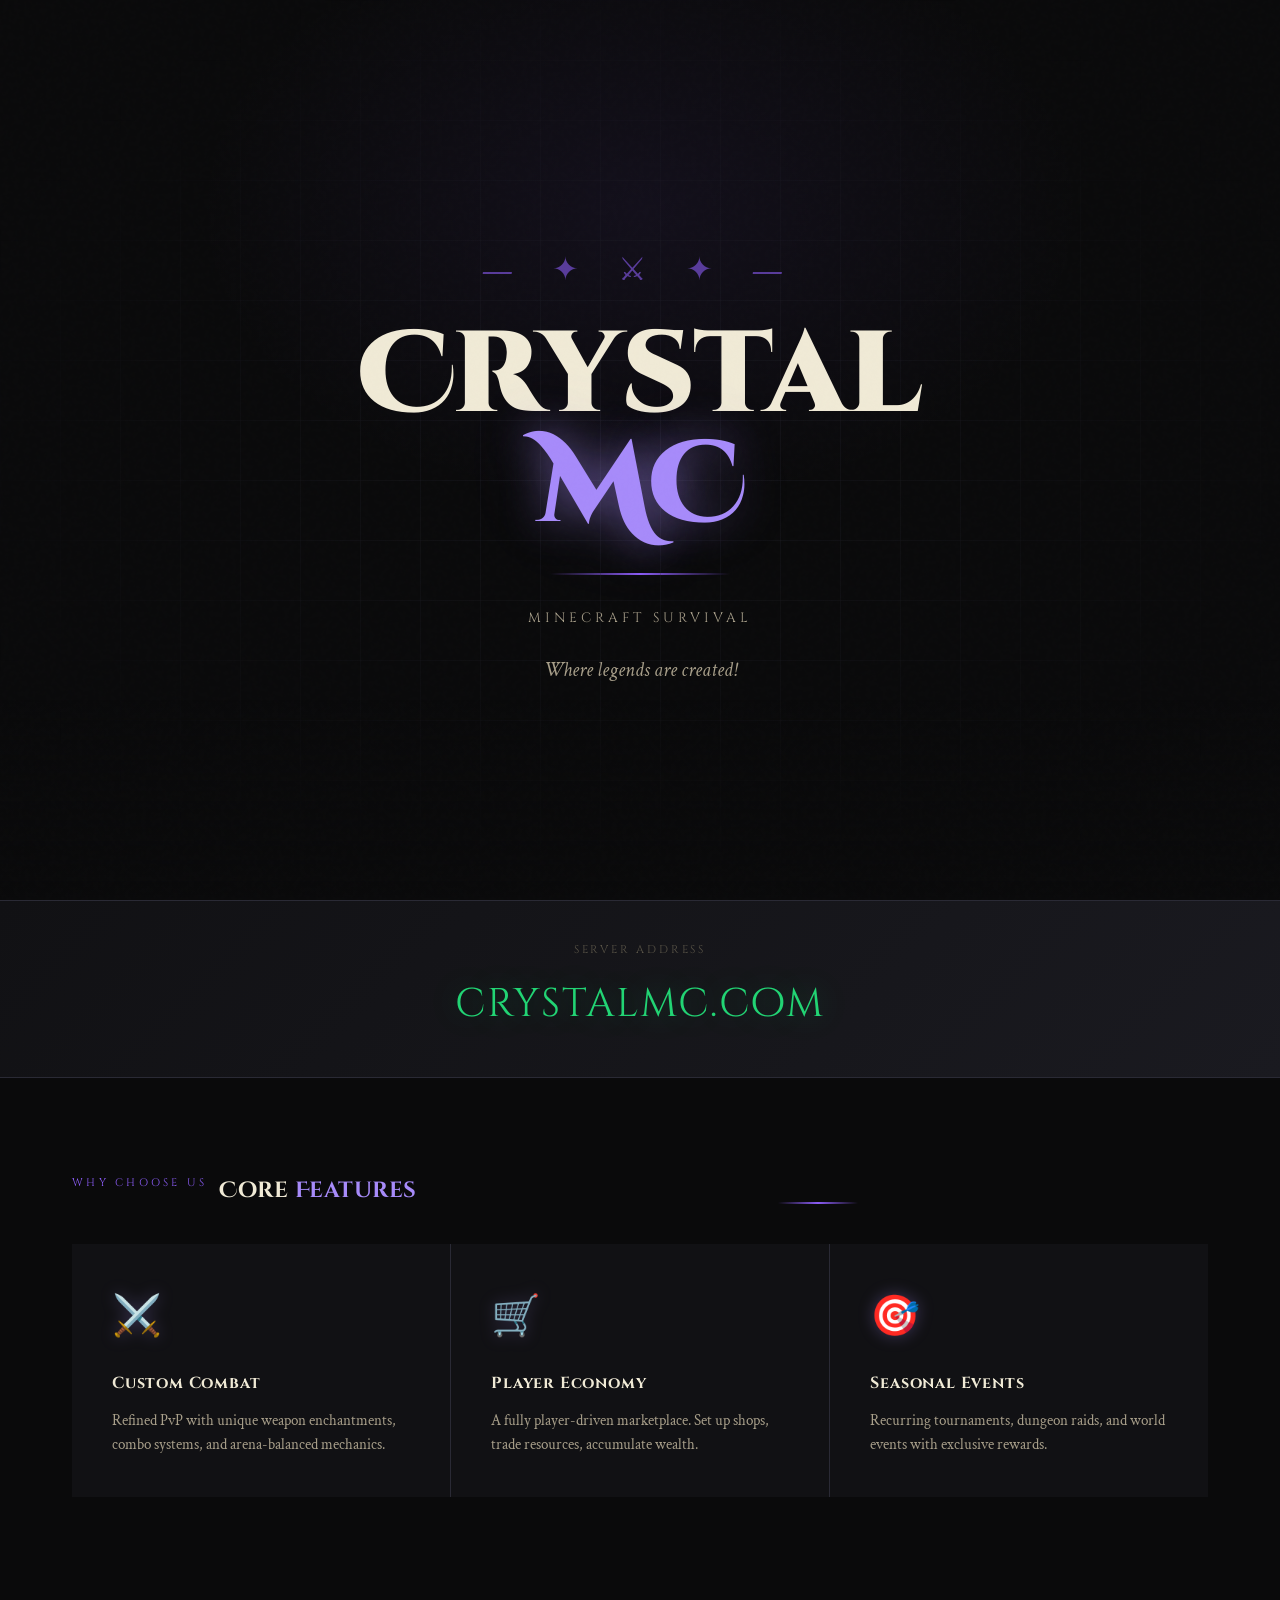
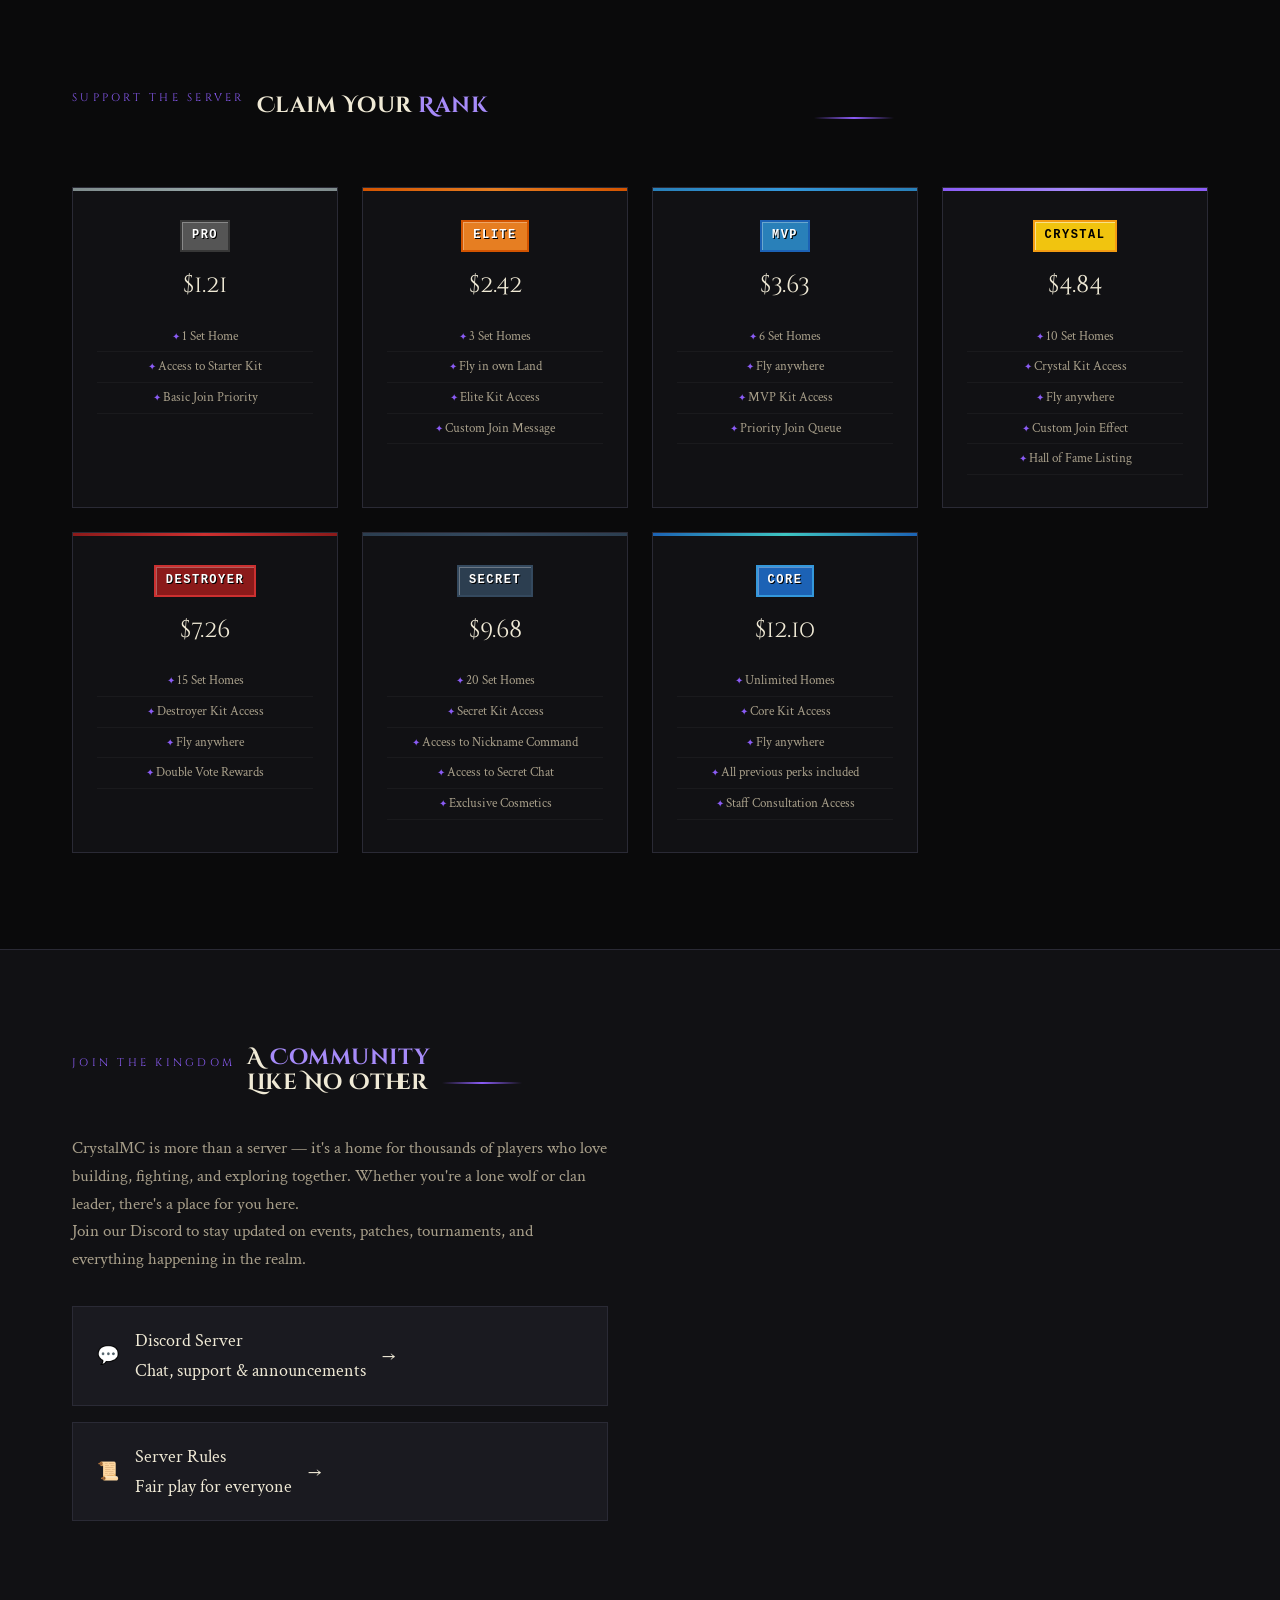
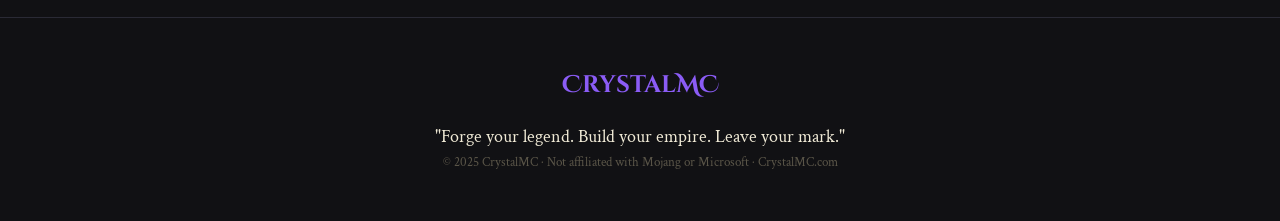
==== commit 89a03123: "refactor: rename project to CrystalMC and extract inline styles to external CSS file" ====
--- a/index.html
+++ b/index.html
@@ -1,80 +1,60 @@
 <!doctype html>
 <html lang="en">
-    <head>
-        <meta charset="UTF-8" />
-        <meta
-            name="viewport"
-            content="width=device-width, initial-scale=1.0, viewport-fit=cover"
-        />
-        <meta
-            name="description"
-            content="Join MaceMC, the ultimate Minecraft Survival Network with custom combat, Factions, PvP Arena, and a vibrant community. Forge your legend on macemc.com!"
-        />
-        <meta
-            name="keywords"
-            content="Minecraft Server, MaceMC, Survival, Factions, PvP Arena, Sky Wars, Minecraft Survival Network, Custom Ranks, Minecraft Community"
-        />
-        <meta name="author" content="MaceMC Team" />
-        <meta name="robots" content="index, follow" />
-        <meta name="theme-color" content="#0a0a0b" />
-        <link rel="canonical" href="https://macemc.com/" />
-
-        <!-- Open Graph / Social Media -->
-        <meta
-            property="og:title"
-            content="MaceMC — Forge Your Legend | Minecraft Survival Network"
-        />
-        <meta
-            property="og:description"
-            content="Custom combat, Factions, ranked PvP, and a legendary community. Play now on macemc.com!"
-        />
-        <meta property="og:type" content="website" />
-        <meta property="og:url" content="https://macemc.com/" />
-        <meta
-            property="og:image"
-            content="https://via.placeholder.com/1200x630?text=MaceMC+Legendary+Server"
-        />
-        <meta property="og:site_name" content="MaceMC" />
-        <meta name="twitter:card" content="summary_large_image" />
-        <meta name="twitter:title" content="MaceMC — Forge Your Legend" />
-        <meta
-            name="twitter:description"
-            content="Join the best Minecraft Survival Network. Custom features, active community, and epic ranks."
-        />
-        <meta
-            name="twitter:image"
-            content="https://via.placeholder.com/1200x630?text=MaceMC+Server"
-        />
-
-        <title>MaceMC — Forge Your Legend | Minecraft Survival Network</title>
-        <link rel="preconnect" href="https://fonts.googleapis.com" />
-        <link rel="preconnect" href="https://fonts.gstatic.com" crossorigin />
-        <link
-            href="https://fonts.googleapis.com/css2?family=Cinzel+Decorative:wght@700;900&family=Cinzel:wght@400;600;700&family=Crimson+Text:ital,wght@0,400;0,600;1,400&display=swap"
-            rel="stylesheet"
-        />
-
-        <!-- Structured Data (Organization + SoftwareApplication) -->
-        <script type="application/ld+json">
+
+<head>
+    <meta charset="UTF-8" />
+    <meta name="viewport" content="width=device-width, initial-scale=1.0, viewport-fit=cover" />
+    <meta name="description"
+        content="Join CrystalMC, the ultimate Minecraft Survival Network with custom combat, Factions, PvP Arena, and a vibrant community. Forge your legend on crystalmc.com!" />
+    <meta name="keywords"
+        content="Minecraft Server, CrystalMC, Survival, Factions, PvP Arena, Sky Wars, Minecraft Survival Network, Custom Ranks, Minecraft Community" />
+    <meta name="author" content="CrystalMC Team" />
+    <meta name="robots" content="index, follow" />
+    <meta name="theme-color" content="#0a0a0b" />
+    <link rel="canonical" href="https://crystalmc.com/" />
+
+    <!-- Open Graph / Social Media -->
+    <meta property="og:title" content="CrystalMC — Forge Your Legend | Minecraft Survival Network" />
+    <meta property="og:description"
+        content="Custom combat, Factions, ranked PvP, and a legendary community. Play now on crystalmc.com!" />
+    <meta property="og:type" content="website" />
+    <meta property="og:url" content="https://crystalmc.com/" />
+    <meta property="og:image" content="https://via.placeholder.com/1200x630?text=CrystalMC+Legendary+Server" />
+    <meta property="og:site_name" content="CrystalMC" />
+    <meta name="twitter:card" content="summary_large_image" />
+    <meta name="twitter:title" content="CrystalMC — Forge Your Legend" />
+    <meta name="twitter:description"
+        content="Join the best Minecraft Survival Network. Custom features, active community, and epic ranks." />
+    <meta name="twitter:image" content="https://via.placeholder.com/1200x630?text=CrystalMC+Server" />
+
+    <title>CrystalMC — Forge Your Legend | Minecraft Survival Network</title>
+    <link rel="preconnect" href="https://fonts.googleapis.com" />
+    <link rel="preconnect" href="https://fonts.gstatic.com" crossorigin />
+    <link
+        href="https://fonts.googleapis.com/css2?family=Cinzel+Decorative:wght@700;900&family=Cinzel:wght@400;600;700&family=Crimson+Text:ital,wght@0,400;0,600;1,400&display=swap"
+        rel="stylesheet" />
+
+    <!-- Structured Data (Organization + SoftwareApplication) -->
+    <script type="application/ld+json">
             {
                 "@context": "https://schema.org",
                 "@type": "Organization",
-                "name": "MaceMC",
-                "url": "https://macemc.com",
-                "logo": "https://macemc.com/logo.png",
-                "sameAs": ["https://discord.gg/macemc"],
+                "name": "CrystalMC",
+                "url": "https://crystalmc.com",
+                "logo": "https://crystalmc.com/logo.png",
+                "sameAs": ["https://discord.gg/crystalmc"],
                 "description": "Premium Minecraft Survival Network offering custom combat, Factions, PvP Arena, and community events."
             }
         </script>
-        <script type="application/ld+json">
+    <script type="application/ld+json">
             {
                 "@context": "https://schema.org",
                 "@type": "SoftwareApplication",
-                "name": "MaceMC Minecraft Server",
+                "name": "CrystalMC Minecraft Server",
                 "applicationCategory": "Game",
                 "operatingSystem": "Any",
                 "description": "A feature-rich Minecraft server with unique ranks, player economy, and zero-lag gameplay.",
-                "url": "https://macemc.com",
+                "url": "https://crystalmc.com",
                 "gamePlatform": "Minecraft Java Edition",
                 "offers": {
                     "@type": "Offer",
@@ -90,1462 +70,333 @@
             }
         </script>
 
-        <style>
-            /* ===== RESET & VARIABLES (improved contrast for stats) ===== */
-            *,
-            *::before,
-            *::after {
-                box-sizing: border-box;
-                margin: 0;
-                padding: 0;
-            }
-
-            :root {
-                --obsidian: #0a0a0b;
-                --dark-stone: #111114;
-                --stone: #1a1a20;
-                --stone-mid: #242430;
-                --stone-light: #2e2e3a;
-                --mace-gold: #c9930a;
-                --mace-gold-bright: #f0b720;
-                --mace-gold-pale: #f5d67a;
-                --emerald: #1aad5e;
-                --emerald-bright: #22d474;
-                --emerald-glow: #0eff8633;
-                --blood: #8b1a1a;
-                --text-bright: #f0ead6;
-                --text-mid: #a89f8a;
-                --text-dim: #5a5548;
-                --border: #2a2a35;
-            }
-
-            html {
-                scroll-behavior: smooth;
-            }
-
-            body {
-                background-color: var(--obsidian);
-                color: var(--text-bright);
-                font-family: "Crimson Text", serif;
-                font-size: 18px;
-                line-height: 1.65;
-                overflow-x: hidden;
-                cursor: default;
-            }
-
-            /* noise overlay */
-            body::before {
-                content: "";
-                position: fixed;
-                inset: 0;
-                background-image: url("data:image/svg+xml,%3Csvg viewBox='0 0 200 200' xmlns='http://www.w3.org/2000/svg'%3E%3Cfilter id='n'%3E%3CfeTurbulence type='fractalNoise' baseFrequency='0.85' numOctaves='4' stitchTiles='stitch'/%3E%3C/filter%3E%3Crect width='100%25' height='100%25' filter='url(%23n)' opacity='0.04'/%3E%3C/svg%3E");
-                pointer-events: none;
-                z-index: 9999;
-                opacity: 0.35;
-            }
-
-            /* navigation */
-            nav {
-                position: fixed;
-                top: 0;
-                left: 0;
-                right: 0;
-                z-index: 100;
-                display: flex;
-                align-items: center;
-                justify-content: space-between;
-                padding: 0 3rem;
-                height: 70px;
-                background: linear-gradient(
-                    to bottom,
-                    rgba(10, 10, 11, 0.97),
-                    rgba(10, 10, 11, 0.85)
-                );
-                border-bottom: 1px solid var(--border);
-                backdrop-filter: blur(8px);
-            }
-
-            .nav-logo {
-                font-family: "Cinzel Decorative", serif;
-                font-size: 1.25rem;
-                font-weight: 700;
-                color: var(--mace-gold-bright);
-                text-decoration: none;
-                letter-spacing: 0.05em;
-                text-shadow: 0 0 24px rgba(240, 183, 32, 0.4);
-                display: flex;
-                align-items: center;
-                gap: 0.6rem;
-            }
-
-            .nav-links {
-                display: flex;
-                gap: 2.5rem;
-                list-style: none;
-            }
-
-            .nav-links a {
-                font-family: "Cinzel", serif;
-                font-size: 0.72rem;
-                font-weight: 600;
-                letter-spacing: 0.15em;
-                text-transform: uppercase;
-                color: var(--text-mid);
-                text-decoration: none;
-                transition: color 0.25s;
-                position: relative;
-            }
-
-            .nav-links a::after {
-                content: "";
-                position: absolute;
-                bottom: -4px;
-                left: 0;
-                right: 0;
-                height: 1px;
-                background: var(--mace-gold-bright);
-                transform: scaleX(0);
-                transition: transform 0.25s;
-                transform-origin: left;
-            }
-
-            .nav-links a:hover {
-                color: var(--mace-gold-pale);
-            }
-
-            .nav-links a:hover::after {
-                transform: scaleX(1);
-            }
-
-            .nav-ip {
-                font-family: "Cinzel", serif;
-                font-size: 0.7rem;
-                letter-spacing: 0.1em;
-                color: var(--emerald-bright);
-                background: rgba(26, 173, 94, 0.1);
-                border: 1px solid rgba(26, 173, 94, 0.3);
-                padding: 0.4rem 1rem;
-                border-radius: 2px;
-                cursor: pointer;
-                transition: all 0.25s;
-                position: relative;
-            }
-
-            .nav-ip:hover {
-                background: rgba(26, 173, 94, 0.2);
-                box-shadow: 0 0 16px rgba(34, 212, 116, 0.2);
-            }
-
-            .toast-msg {
-                position: fixed;
-                bottom: 30px;
-                left: 50%;
-                transform: translateX(-50%) translateY(100px);
-                background: var(--emerald);
-                color: #0a0a0b;
-                font-family: "Cinzel", serif;
-                font-weight: bold;
-                padding: 0.6rem 1.5rem;
-                border-radius: 40px;
-                font-size: 0.85rem;
-                letter-spacing: 0.05em;
-                z-index: 10000;
-                transition: transform 0.2s ease;
-                pointer-events: none;
-                white-space: nowrap;
-                box-shadow: 0 5px 20px rgba(0, 0, 0, 0.3);
-            }
-
-            .toast-msg.show {
-                transform: translateX(-50%) translateY(0);
-            }
-
-            /* hero and rest - STATS CONTRAST FIX */
-            .hero {
-                min-height: 100vh;
-                display: flex;
-                flex-direction: column;
-                align-items: center;
-                justify-content: center;
-                text-align: center;
-                position: relative;
-                padding: 6rem 2rem 4rem;
-                overflow: hidden;
-            }
-
-            .hero::before {
-                content: "";
-                position: absolute;
-                top: -10%;
-                left: 50%;
-                transform: translateX(-50%);
-                width: 900px;
-                height: 600px;
-                background: radial-gradient(
-                    ellipse,
-                    rgba(201, 147, 10, 0.07) 0%,
-                    transparent 70%
-                );
-                pointer-events: none;
-            }
-
-            .hero::after {
-                content: "";
-                position: absolute;
-                bottom: 0;
-                left: 0;
-                right: 0;
-                height: 200px;
-                background: linear-gradient(
-                    to top,
-                    var(--obsidian),
-                    transparent
-                );
-                pointer-events: none;
-            }
-
-            .hero-bg {
-                position: absolute;
-                inset: 0;
-                background-image:
-                    linear-gradient(rgba(42, 42, 53, 0.3) 1px, transparent 1px),
-                    linear-gradient(
-                        90deg,
-                        rgba(42, 42, 53, 0.3) 1px,
-                        transparent 1px
-                    );
-                background-size: 60px 60px;
-                mask-image: radial-gradient(
-                    ellipse 80% 80% at center,
-                    black 0%,
-                    transparent 70%
-                );
-            }
-
-            .hero-ornament {
-                font-size: 2rem;
-                color: var(--mace-gold);
-                opacity: 0.6;
-                letter-spacing: 1rem;
-                margin-bottom: 1.5rem;
-                animation: fadeDown 1s ease both;
-            }
-
-            @keyframes fadeDown {
-                from {
-                    opacity: 0;
-                    transform: translateY(-20px);
-                }
-
-                to {
-                    opacity: 0.6;
-                    transform: translateY(0);
-                }
-            }
-
-            .hero-title {
-                font-family: "Cinzel Decorative", serif;
-                font-size: clamp(3.5rem, 9vw, 8rem);
-                font-weight: 900;
-                line-height: 0.95;
-                letter-spacing: -0.01em;
-                animation: fadeUp 1s ease 0.2s both;
-            }
-
-            .hero-title .line1 {
-                display: block;
-                color: var(--text-bright);
-            }
-
-            .hero-title .line2 {
-                display: block;
-                color: var(--mace-gold-bright);
-                text-shadow:
-                    0 0 40px rgba(240, 183, 32, 0.5),
-                    0 0 80px rgba(240, 183, 32, 0.2);
-            }
-
-            @keyframes fadeUp {
-                from {
-                    opacity: 0;
-                    transform: translateY(30px);
-                }
-
-                to {
-                    opacity: 1;
-                    transform: translateY(0);
-                }
-            }
-
-            .hero-divider {
-                width: 180px;
-                height: 2px;
-                background: linear-gradient(
-                    to right,
-                    transparent,
-                    var(--mace-gold),
-                    transparent
-                );
-                margin: 2rem auto;
-            }
-
-            .hero-sub {
-                font-family: "Cinzel", serif;
-                font-size: 0.85rem;
-                letter-spacing: 0.3em;
-                text-transform: uppercase;
-                color: var(--text-mid);
-            }
-
-            .hero-tagline {
-                font-style: italic;
-                font-size: 1.25rem;
-                color: var(--text-mid);
-                max-width: 520px;
-                margin: 1.5rem auto 0;
-            }
-
-            .hero-cta-group {
-                display: flex;
-                gap: 1rem;
-                justify-content: center;
-                flex-wrap: wrap;
-                margin-top: 3rem;
-            }
-
-            .btn {
-                font-family: "Cinzel", serif;
-                font-size: 0.75rem;
-                font-weight: 700;
-                letter-spacing: 0.18em;
-                text-transform: uppercase;
-                text-decoration: none;
-                padding: 1rem 2.5rem;
-                border: none;
-                cursor: pointer;
-                transition: all 0.3s;
-                display: inline-flex;
-                align-items: center;
-                gap: 0.5rem;
-                position: relative;
-                overflow: hidden;
-            }
-
-            .btn::before {
-                content: "";
-                position: absolute;
-                inset: 0;
-                background: rgba(255, 255, 255, 0.05);
-                transform: scaleX(0);
-                transform-origin: left;
-                transition: transform 0.3s;
-            }
-
-            .btn:hover::before {
-                transform: scaleX(1);
-            }
-
-            .btn-primary {
-                background: var(--mace-gold);
-                color: var(--obsidian);
-                clip-path: polygon(
-                    0 0,
-                    calc(100% - 12px) 0,
-                    100% 12px,
-                    100% 100%,
-                    12px 100%,
-                    0 calc(100% - 12px)
-                );
-            }
-
-            .btn-primary:hover {
-                background: var(--mace-gold-bright);
-                box-shadow: 0 0 30px rgba(240, 183, 32, 0.4);
-                transform: translateY(-2px);
-            }
-
-            .btn-secondary {
-                background: transparent;
-                color: var(--text-bright);
-                border: 1px solid var(--stone-light);
-                clip-path: polygon(
-                    0 0,
-                    calc(100% - 12px) 0,
-                    100% 12px,
-                    100% 100%,
-                    12px 100%,
-                    0 calc(100% - 12px)
-                );
-            }
-
-            .btn-secondary:hover {
-                border-color: var(--mace-gold);
-                color: var(--mace-gold-pale);
-                transform: translateY(-2px);
-            }
-
-            /* ========== IMPROVED STATS CONTRAST & LEGIBILITY ========== */
-            .hero-stats {
-                display: flex;
-                gap: 3rem;
-                justify-content: center;
-                margin-top: 4rem;
-                flex-wrap: wrap;
-            }
-
-            .stat {
-                text-align: center;
-                background: rgba(0, 0, 0, 0.35);
-                backdrop-filter: blur(4px);
-                padding: 0.75rem 1.5rem;
-                border-radius: 8px;
-                border: 1px solid rgba(240, 183, 32, 0.2);
-                min-width: 140px;
-            }
-
-            .stat-number {
-                font-family: "Cinzel Decorative", serif;
-                font-size: 2.6rem;
-                font-weight: 900;
-                color: #ffea9e;
-                line-height: 1.1;
-                display: flex;
-                align-items: baseline;
-                justify-content: center;
-                gap: 6px;
-                text-shadow:
-                    0 0 12px rgba(240, 183, 32, 0.7),
-                    0 2px 4px black;
-                letter-spacing: 0.02em;
-            }
-
-            .stat-number .online-dot {
-                width: 12px;
-                height: 12px;
-                border-radius: 50%;
-                background: var(--emerald-bright);
-                box-shadow: 0 0 14px var(--emerald-bright);
-                animation: pulse 2s ease-in-out infinite;
-                margin-right: 6px;
-                flex-shrink: 0;
-                margin-bottom: 4px;
-            }
-
-            @keyframes pulse {
-                0%,
-                100% {
-                    opacity: 1;
-                    transform: scale(1);
-                }
-
-                50% {
-                    opacity: 0.6;
-                    transform: scale(0.85);
-                }
-            }
-
-            .stat-label {
-                font-family: "Cinzel", serif;
-                font-size: 0.72rem;
-                font-weight: 600;
-                letter-spacing: 0.22em;
-                text-transform: uppercase;
-                color: #e5dbbc;
-                margin-top: 8px;
-                text-shadow: 0 1px 1px black;
-            }
-
-            .stat-divider {
-                width: 1px;
-                background: linear-gradient(
-                    to bottom,
-                    transparent,
-                    var(--mace-gold),
-                    transparent
-                );
-                height: 60px;
-                align-self: center;
-                opacity: 0.5;
-            }
-
-            @media (max-width: 640px) {
-                .hero-stats {
-                    gap: 1rem;
-                }
-
-                .stat {
-                    padding: 0.5rem 0.8rem;
-                    min-width: 110px;
-                }
-
-                .stat-number {
-                    font-size: 2rem;
-                }
-
-                .stat-label {
-                    font-size: 0.6rem;
-                    letter-spacing: 0.15em;
-                }
-
-                .stat-divider {
-                    display: none;
-                }
-            }
-
-            /* rest of original styles */
-            .ip-banner {
-                background: linear-gradient(
-                    135deg,
-                    var(--dark-stone),
-                    var(--stone)
-                );
-                border-top: 1px solid var(--border);
-                border-bottom: 1px solid var(--border);
-                padding: 2.5rem 2rem;
-                text-align: center;
-                position: relative;
-            }
-
-            .ip-banner-label {
-                font-family: "Cinzel", serif;
-                font-size: 0.7rem;
-                letter-spacing: 0.25em;
-                text-transform: uppercase;
-                color: var(--text-dim);
-                margin-bottom: 0.75rem;
-            }
-
-            .ip-banner-address {
-                font-family: "Cinzel Decorative", serif;
-                font-size: clamp(1.4rem, 4vw, 2.5rem);
-                color: var(--emerald-bright);
-                text-shadow: 0 0 30px rgba(34, 212, 116, 0.3);
-                cursor: pointer;
-                transition: all 0.25s;
-                display: inline-block;
-                letter-spacing: 0.05em;
-            }
-
-            .ip-banner-address:hover {
-                text-shadow: 0 0 50px rgba(34, 212, 116, 0.6);
-                transform: scale(1.02);
-            }
-
-            section {
-                max-width: 1200px;
-                margin: 0 auto;
-                padding: 6rem 2rem;
-            }
-
-            .section-header {
-                text-align: center;
-                margin-bottom: 4rem;
-            }
-
-            .section-eyebrow {
-                font-family: "Cinzel", serif;
-                font-size: 0.68rem;
-                letter-spacing: 0.3em;
-                text-transform: uppercase;
-                color: var(--mace-gold);
-                margin-bottom: 1rem;
-            }
-
-            .section-title {
-                font-family: "Cinzel Decorative", serif;
-                font-size: clamp(1.8rem, 4vw, 3rem);
-                color: var(--text-bright);
-                line-height: 1.15;
-            }
-
-            .section-title em {
-                font-style: normal;
-                color: var(--mace-gold-bright);
-            }
-
-            .section-line {
-                width: 80px;
-                height: 2px;
-                background: linear-gradient(
-                    to right,
-                    transparent,
-                    var(--mace-gold),
-                    transparent
-                );
-                margin: 1.5rem auto 0;
-            }
-
-            .features-grid {
-                display: grid;
-                grid-template-columns: repeat(auto-fit, minmax(280px, 1fr));
-                gap: 1.5px;
-                background: var(--border);
-            }
-
-            .feature-card {
-                background: var(--dark-stone);
-                padding: 2.5rem;
-                position: relative;
-                overflow: hidden;
-                transition: background 0.3s;
-            }
-
-            .feature-card::before {
-                content: "";
-                position: absolute;
-                top: 0;
-                left: 0;
-                width: 3px;
-                height: 100%;
-                background: linear-gradient(
-                    to bottom,
-                    var(--mace-gold),
-                    transparent
-                );
-                transform: scaleY(0);
-                transform-origin: top;
-                transition: transform 0.4s ease;
-            }
-
-            .feature-card:hover {
-                background: var(--stone);
-            }
-
-            .feature-card:hover::before {
-                transform: scaleY(1);
-            }
-
-            .feature-icon {
-                font-size: 2.5rem;
-                margin-bottom: 1.25rem;
-                display: block;
-                filter: drop-shadow(0 0 8px rgba(240, 183, 32, 0.3));
-            }
-
-            .feature-title {
-                font-family: "Cinzel", serif;
-                font-size: 1rem;
-                font-weight: 700;
-                color: var(--text-bright);
-                margin-bottom: 0.75rem;
-                letter-spacing: 0.05em;
-            }
-
-            .feature-desc {
-                color: var(--text-mid);
-                font-size: 0.95rem;
-                line-height: 1.6;
-            }
-
-            .modes-section {
-                background: var(--dark-stone);
-                border-top: 1px solid var(--border);
-                border-bottom: 1px solid var(--border);
-            }
-
-            .modes-grid {
-                display: grid;
-                grid-template-columns: repeat(auto-fit, minmax(220px, 1fr));
-                gap: 1.5rem;
-                margin-top: 3rem;
-            }
-
-            .mode-card {
-                background: var(--stone);
-                border: 1px solid var(--border);
-                padding: 2rem;
-                text-align: center;
-                position: relative;
-                transition: all 0.35s;
-                clip-path: polygon(
-                    0 0,
-                    calc(100% - 16px) 0,
-                    100% 16px,
-                    100% 100%,
-                    16px 100%,
-                    0 calc(100% - 16px)
-                );
-            }
-
-            .mode-card:hover {
-                border-color: rgba(201, 147, 10, 0.4);
-                transform: translateY(-4px);
-                box-shadow: 0 12px 40px rgba(0, 0, 0, 0.4);
-            }
-
-            .mode-emoji {
-                font-size: 3rem;
-                margin-bottom: 1rem;
-            }
-
-            .mode-name {
-                font-family: "Cinzel", serif;
-                font-size: 1.1rem;
-                font-weight: 700;
-                color: var(--text-bright);
-                margin-bottom: 0.5rem;
-            }
-
-            .mode-tag {
-                display: inline-block;
-                font-family: "Cinzel", serif;
-                font-size: 0.6rem;
-                letter-spacing: 0.15em;
-                text-transform: uppercase;
-                padding: 3px 10px;
-                margin-bottom: 1rem;
-            }
-
-            .mode-tag.live {
-                background: rgba(26, 173, 94, 0.15);
-                color: var(--emerald-bright);
-                border: 1px solid rgba(26, 173, 94, 0.3);
-            }
-
-            .mode-tag.soon {
-                background: rgba(201, 147, 10, 0.1);
-                color: var(--mace-gold-pale);
-                border: 1px solid rgba(201, 147, 10, 0.25);
-            }
-
-            .mode-tag.new {
-                background: rgba(139, 26, 26, 0.15);
-                color: #e06060;
-                border: 1px solid rgba(139, 26, 26, 0.3);
-            }
-
-            .mode-desc {
-                font-size: 0.9rem;
-                color: var(--text-mid);
-                line-height: 1.55;
-            }
-
-            .ranks-grid {
-                display: grid;
-                grid-template-columns: repeat(auto-fit, minmax(220px, 1fr));
-                gap: 1.5rem;
-                margin-top: 3rem;
-            }
-
-            .rank-card {
-                border: 1px solid var(--border);
-                padding: 2rem 1.5rem;
-                text-align: center;
-                position: relative;
-                transition: all 0.3s;
-                background: var(--dark-stone);
-                display: flex;
-                flex-direction: column;
-                justify-content: space-between;
-                height: 100%;
-            }
-
-            .rank-card::before {
-                content: "";
-                position: absolute;
-                top: 0;
-                left: 0;
-                right: 0;
-                height: 3px;
-            }
-
-            .rank-card.pro::before {
-                background: linear-gradient(
-                    to right,
-                    #7f8c8d,
-                    #95a5a6,
-                    #7f8c8d
-                );
-            }
-
-            .rank-card.elite::before {
-                background: linear-gradient(
-                    to right,
-                    #d35400,
-                    #e67e22,
-                    #d35400
-                );
-            }
-
-            .rank-card.mvp::before {
-                background: linear-gradient(
-                    to right,
-                    #2980b9,
-                    #3498db,
-                    #2980b9
-                );
-            }
-
-            .rank-card.mace::before {
-                background: linear-gradient(
-                    to right,
-                    #c9930a,
-                    #f0b720,
-                    #c9930a
-                );
-            }
-
-            .rank-card.destroyer::before {
-                background: linear-gradient(
-                    to right,
-                    #8b1a1a,
-                    #cc3030,
-                    #8b1a1a
-                );
-            }
-
-            .rank-card.secret::before {
-                background: linear-gradient(
-                    to right,
-                    #2c3e50,
-                    #34495e,
-                    #2c3e50
-                );
-            }
-
-            .rank-card.core::before {
-                background: linear-gradient(135deg, #1c62b5, #3ec6c2, #1c62b5);
-            }
-
-            /* Minecraft Badges & Color Codes */
-            .badge-container {
-                margin-bottom: 14px;
-                display: flex;
-                justify-content: center;
-            }
-
-            .minecraft-badge {
-                font-family: monospace;
-                font-size: 0.75rem;
-                font-weight: bold;
-                padding: 4px 10px;
-                border: 2px solid #000;
-                box-shadow: inset 1px 1px 0px rgba(255, 255, 255, 0.3);
-                text-shadow: 1px 1px 0px #000;
-                letter-spacing: 1.5px;
-            }
-
-            .badge-pro {
-                background-color: #555555;
-                color: #ffffff;
-                border-color: #373737;
-            }
-
-            .badge-elite {
-                background-color: #e67e22;
-                color: #ffffff;
-                border-color: #d35400;
-            }
-
-            .badge-mvp {
-                background-color: #2980b9;
-                color: #ffffff;
-                border-color: #1c62b5;
-            }
-
-            .badge-mace {
-                background-color: #f1c40f;
-                color: #000000;
-                border-color: #f39c12;
-                text-shadow: none;
-                box-shadow: inset 1px 1px 0px rgba(255, 255, 255, 0.5);
-            }
-
-            .badge-destroyer {
-                background-color: #8b1a1a;
-                color: #ffffff;
-                border-color: #cc3030;
-            }
-
-            .badge-secret {
-                background-color: #2c3e50;
-                color: #ffffff;
-                border-color: #34495e;
-            }
-
-            .badge-core {
-                background-color: #1c62b5;
-                color: #ffffff;
-                border-color: #3498db;
-            }
-
-            .rank-color-code {
-                display: block;
-                font-family: monospace;
-                font-size: 0.8rem;
-                color: var(--text-dim);
-                margin-top: 4px;
-                letter-spacing: 0.05em;
-            }
-
-            .btn-basket {
-                display: inline-block;
-                width: 100%;
-                background-color: #3ec6c2;
-                color: #0a0a0b;
-                border: none;
-                border-radius: 4px;
-                padding: 10px;
-                margin-top: auto;
-                font-family: "Cinzel", serif;
-                font-size: 0.8rem;
-                font-weight: 700;
-                letter-spacing: 0.05em;
-                text-transform: uppercase;
-                text-decoration: none;
-                cursor: pointer;
-                transition: all 0.25s ease;
-                box-shadow: 0 4px 10px rgba(62, 198, 194, 0.15);
-            }
-
-            .btn-basket:hover {
-                background-color: #4fe5e1;
-                transform: translateY(-2px);
-                box-shadow: 0 6px 15px rgba(62, 198, 194, 0.3);
-            }
-
-            .btn-basket:active {
-                transform: translateY(0);
-            }
-
-            .rank-card:hover {
-                transform: translateY(-4px);
-                box-shadow: 0 8px 30px rgba(0, 0, 0, 0.3);
-            }
-
-            .rank-name {
-                font-family: "Cinzel", serif;
-                font-size: 1rem;
-                font-weight: 700;
-                margin-bottom: 0.75rem;
-            }
-
-            .rank-price {
-                font-family: "Cinzel Decorative", serif;
-                font-size: 1.5rem;
-                color: var(--text-bright);
-                margin-bottom: 1rem;
-            }
-
-            .rank-perks {
-                list-style: none;
-                font-size: 0.82rem;
-                color: var(--text-mid);
-            }
-
-            .rank-perks li {
-                padding: 4px 0;
-                border-bottom: 1px solid rgba(255, 255, 255, 0.04);
-            }
-
-            .rank-perks li::before {
-                content: "✦ ";
-                color: var(--mace-gold);
-                font-size: 0.6rem;
-            }
-
-            .community-inner {
-                display: grid;
-                grid-template-columns: 1fr 1fr;
-                gap: 4rem;
-                align-items: center;
-            }
-
-            @media (max-width: 760px) {
-                .community-inner {
-                    grid-template-columns: 1fr;
-                    gap: 2rem;
-                }
-
-                .nav-links {
-                    display: none;
-                }
-
-                nav {
-                    padding: 0 1.5rem;
-                }
-            }
-
-            .community-text .section-header {
-                text-align: left;
-            }
-
-            .community-text .section-line {
-                margin-left: 0;
-            }
-
-            .community-body {
-                color: var(--text-mid);
-                margin-top: 1.5rem;
-                font-size: 1.05rem;
-            }
-
-            .community-links {
-                display: flex;
-                flex-direction: column;
-                gap: 1rem;
-                margin-top: 2rem;
-            }
-
-            .community-link {
-                display: flex;
-                align-items: center;
-                gap: 1rem;
-                padding: 1.2rem 1.5rem;
-                background: var(--stone);
-                border: 1px solid var(--border);
-                text-decoration: none;
-                color: var(--text-bright);
-                transition: all 0.25s;
-            }
-
-            .community-link:hover {
-                border-color: var(--mace-gold);
-                background: var(--stone-mid);
-                transform: translateX(6px);
-            }
-
-            .mace-illustration {
-                display: flex;
-                align-items: center;
-                justify-content: center;
-                font-size: 10rem;
-                filter: drop-shadow(0 0 40px rgba(201, 147, 10, 0.25));
-                animation: float 4s ease-in-out infinite;
-                position: relative;
-            }
-
-            @keyframes float {
-                0%,
-                100% {
-                    transform: translateY(0) rotate(-10deg);
-                }
-
-                50% {
-                    transform: translateY(-12px) rotate(-10deg);
-                }
-            }
-
-            footer {
-                background: var(--dark-stone);
-                border-top: 1px solid var(--border);
-                padding: 3rem 2rem;
-                text-align: center;
-            }
-
-            .footer-logo {
-                font-family: "Cinzel Decorative", serif;
-                font-size: 1.5rem;
-                font-weight: 700;
-                color: var(--mace-gold);
-                margin-bottom: 1rem;
-            }
-
-            .footer-copy {
-                font-size: 0.8rem;
-                color: var(--text-dim);
-            }
-
-            .scroll-hint {
-                position: absolute;
-                bottom: 2.5rem;
-                left: 50%;
-                transform: translateX(-50%);
-                display: flex;
-                flex-direction: column;
-                align-items: center;
-                gap: 0.5rem;
-            }
-
-            /* scroll reveal */
-            .scroll-reveal {
-                opacity: 0;
-                transform: translateY(24px);
-                transition:
-                    opacity 0.55s cubic-bezier(0.2, 0.9, 0.4, 1),
-                    transform 0.55s cubic-bezier(0.2, 0.9, 0.4, 1);
-            }
-
-            .scroll-reveal.revealed {
-                opacity: 1;
-                transform: translateY(0);
-            }
-        </style>
-    </head>
-
-    <body>
-        <nav>
-            <a href="#" class="nav-logo" aria-label="MaceMC home"
-                ><span class="mace-icon"></span> MaceMC</a
-            >
-            <ul class="nav-links">
-                <li><a href="#features">Features</a></li>
-                <li><a href="#modes">Game Modes</a></li>
-                <li><a href="#ranks">Ranks</a></li>
-                <li><a href="#community">Community</a></li>
-                <li><a href="rules.html">Rules</a></li>
-            </ul>
-            <div
-                class="nav-ip"
-                onclick="copyToClipboard('MaceMC.com', this)"
-                aria-label="Copy server IP"
-            >
-                MaceMC.com
+    <link rel="stylesheet" href="style.css" />
+</head>
+
+<body>
+
+    <main>
+        <div class="hero">
+            <div class="hero-bg"></div>
+            <div class="hero-ornament">— ✦ ⚔ ✦ —</div>
+            <h1 class="hero-title">
+                <span class="line1">Crystal</span><span class="line2">MC</span>
+            </h1>
+            <div class="hero-divider"></div>
+            <p class="hero-sub">Minecraft Survival</p>
+            <p class="hero-tagline">Where legends are created!</p>
+        </div>
+
+        <div class="ip-banner">
+            <div class="ip-banner-label">Server Address</div>
+            <div class="ip-banner-address" onclick="copyToClipboard('CrystalMC.com', this)">
+                crystalmc.com
             </div>
-        </nav>
-
-        <main>
-            <div class="hero">
-                <div class="hero-bg"></div>
-                <div class="hero-ornament">— ✦ ⚔ ✦ —</div>
-                <h1 class="hero-title">
-                    <span class="line1">Mace</span><span class="line2">MC</span>
-                </h1>
-                <div class="hero-divider"></div>
-                <p class="hero-sub">Minecraft Survival Network</p>
-                <p class="hero-tagline">Where legends are created!</p>
+        </div>
+
+        <section id="features">
+            <div class="section-header">
+                <div class="section-eyebrow">Why choose us</div>
+                <h2 class="section-title">Core <em>Features</em></h2>
+                <div class="section-line"></div>
             </div>
-
-            <div class="ip-banner">
-                <div class="ip-banner-label">Server Address</div>
-                <div
-                    class="ip-banner-address"
-                    onclick="copyToClipboard('MaceMC.com', this)"
-                >
-                    macemc.com
+            <div class="features-grid">
+                <div class="feature-card">
+                    <span class="feature-icon">⚔️</span>
+                    <h3 class="feature-title">Custom Combat</h3>
+                    <p class="feature-desc">
+                        Refined PvP with unique weapon enchantments, combo
+                        systems, and arena-balanced mechanics.
+                    </p>
+                </div>
+                <div class="feature-card">
+                    <span class="feature-icon">🛒</span>
+                    <h3 class="feature-title">Player Economy</h3>
+                    <p class="feature-desc">
+                        A fully player-driven marketplace. Set up shops,
+                        trade resources, accumulate wealth.
+                    </p>
+                </div>
+                <div class="feature-card">
+                    <span class="feature-icon">🎯</span>
+                    <h3 class="feature-title">Seasonal Events</h3>
+                    <p class="feature-desc">
+                        Recurring tournaments, dungeon raids, and world
+                        events with exclusive rewards.
+                    </p>
                 </div>
             </div>
-
-            <section id="features">
-                <div class="section-header">
-                    <div class="section-eyebrow">Why choose us</div>
-                    <h2 class="section-title">Core <em>Features</em></h2>
-                    <div class="section-line"></div>
-                </div>
-                <div class="features-grid">
-                    <div class="feature-card">
-                        <span class="feature-icon">⚔️</span>
-                        <h3 class="feature-title">Custom Combat</h3>
-                        <p class="feature-desc">
-                            Refined PvP with unique weapon enchantments, combo
-                            systems, and arena-balanced mechanics.
-                        </p>
-                    </div>
-                    <div class="feature-card">
-                        <span class="feature-icon">🛒</span>
-                        <h3 class="feature-title">Player Economy</h3>
-                        <p class="feature-desc">
-                            A fully player-driven marketplace. Set up shops,
-                            trade resources, accumulate wealth.
-                        </p>
-                    </div>
-                    <div class="feature-card">
-                        <span class="feature-icon">🎯</span>
-                        <h3 class="feature-title">Seasonal Events</h3>
-                        <p class="feature-desc">
-                            Recurring tournaments, dungeon raids, and world
-                            events with exclusive rewards.
-                        </p>
-                    </div>
-                </div>
-            </section>
-
-            <section id="ranks">
-                <div class="section-header">
-                    <div class="section-eyebrow">Support the Server</div>
-                    <h2 class="section-title">Claim Your <em>Rank</em></h2>
-                    <div class="section-line"></div>
-                </div>
-                <div class="ranks-grid">
-                    <!-- PRO RANK -->
-                    <div class="rank-card pro">
-                        <div>
-                            <div class="badge-container">
-                                <span class="minecraft-badge badge-pro"
-                                    >PRO</span
-                                >
-                            </div>
-                            <div class="rank-price">$1.21</div>
-                            <ul class="rank-perks">
-                                <li>1 Set Home</li>
-                                <li>Access to Starter Kit</li>
-                                <li>Basic Join Priority</li>
-                            </ul>
-                        </div>
-                    </div>
-
-                    <!-- ELITE RANK -->
-                    <div class="rank-card elite">
-                        <div>
-                            <div class="badge-container">
-                                <span class="minecraft-badge badge-elite"
-                                    >ELITE</span
-                                >
-                            </div>
-                            <div class="rank-price">$2.42</div>
-                            <ul class="rank-perks">
-                                <li>3 Set Homes</li>
-                                <li>Fly in own Land</li>
-                                <li>Elite Kit Access</li>
-                                <li>Custom Join Message</li>
-                            </ul>
-                        </div>
-                    </div>
-
-                    <!-- MVP RANK -->
-                    <div class="rank-card mvp">
-                        <div>
-                            <div class="badge-container">
-                                <span class="minecraft-badge badge-mvp"
-                                    >MVP</span
-                                >
-                            </div>
-                            <div class="rank-price">$3.63</div>
-                            <ul class="rank-perks">
-                                <li>6 Set Homes</li>
-                                <li>Fly anywhere</li>
-                                <li>MVP Kit Access</li>
-                                <li>Priority Join Queue</li>
-                            </ul>
-                        </div>
-                    </div>
-
-                    <!-- MACE RANK -->
-                    <div class="rank-card mace">
-                        <div>
-                            <div class="badge-container">
-                                <span class="minecraft-badge badge-mace"
-                                    >MACE</span
-                                >
-                            </div>
-                            <div class="rank-price">$4.84</div>
-                            <ul class="rank-perks">
-                                <li>10 Set Homes</li>
-                                <li>Mace Kit Access</li>
-                                <li>Fly anywhere</li>
-                                <li>Custom Join Effect</li>
-                                <li>Hall of Fame Listing</li>
-                            </ul>
-                        </div>
-                    </div>
-
-                    <!-- DESTROYER RANK -->
-                    <div class="rank-card destroyer">
-                        <div>
-                            <div class="badge-container">
-                                <span class="minecraft-badge badge-destroyer"
-                                    >DESTROYER</span
-                                >
-                            </div>
-                            <div class="rank-price">$7.26</div>
-                            <ul class="rank-perks">
-                                <li>15 Set Homes</li>
-                                <li>Destroyer Kit Access</li>
-                                <li>Fly anywhere</li>
-                                <li>Double Vote Rewards</li>
-                            </ul>
-                        </div>
-                    </div>
-
-                    <!-- SECRET RANK -->
-                    <div class="rank-card secret">
-                        <div>
-                            <div class="badge-container">
-                                <span class="minecraft-badge badge-secret"
-                                    >SECRET</span
-                                >
-                            </div>
-                            <div class="rank-price">$9.68</div>
-                            <ul class="rank-perks">
-                                <li>20 Set Homes</li>
-                                <li>Secret Kit Access</li>
-                                <li>Access to Nickname Command</li>
-                                <li>Access to Secret Chat</li>
-                                <li>Exclusive Cosmetics</li>
-                            </ul>
-                        </div>
-                    </div>
-
-                    <!-- CORE RANK -->
-                    <div class="rank-card core">
-                        <div>
-                            <div class="badge-container">
-                                <span class="minecraft-badge badge-core"
-                                    >CORE</span
-                                >
-                            </div>
-                            <div class="rank-price">$12.10</div>
-                            <ul class="rank-perks">
-                                <li>Unlimited Homes</li>
-                                <li>Core Kit Access</li>
-                                <li>Fly anywhere</li>
-                                <li>All previous perks included</li>
-                                <li>Staff Consultation Access</li>
-                            </ul>
-                        </div>
-                    </div>
-                </div>
-            </section>
-
-            <div
-                style="
+        </section>
+
+        <section id="ranks">
+            <div class="section-header">
+                <div class="section-eyebrow">Support the Server</div>
+                <h2 class="section-title">Claim Your <em>Rank</em></h2>
+                <div class="section-line"></div>
+            </div>
+            <div class="ranks-grid">
+                <!-- PRO RANK -->
+                <div class="rank-card pro">
+                    <div>
+                        <div class="badge-container">
+                            <span class="minecraft-badge badge-pro">PRO</span>
+                        </div>
+                        <div class="rank-price">$1.21</div>
+                        <ul class="rank-perks">
+                            <li>1 Set Home</li>
+                            <li>Access to Starter Kit</li>
+                            <li>Basic Join Priority</li>
+                        </ul>
+                    </div>
+                </div>
+
+                <!-- ELITE RANK -->
+                <div class="rank-card elite">
+                    <div>
+                        <div class="badge-container">
+                            <span class="minecraft-badge badge-elite">ELITE</span>
+                        </div>
+                        <div class="rank-price">$2.42</div>
+                        <ul class="rank-perks">
+                            <li>3 Set Homes</li>
+                            <li>Fly in own Land</li>
+                            <li>Elite Kit Access</li>
+                            <li>Custom Join Message</li>
+                        </ul>
+                    </div>
+                </div>
+
+                <!-- MVP RANK -->
+                <div class="rank-card mvp">
+                    <div>
+                        <div class="badge-container">
+                            <span class="minecraft-badge badge-mvp">MVP</span>
+                        </div>
+                        <div class="rank-price">$3.63</div>
+                        <ul class="rank-perks">
+                            <li>6 Set Homes</li>
+                            <li>Fly anywhere</li>
+                            <li>MVP Kit Access</li>
+                            <li>Priority Join Queue</li>
+                        </ul>
+                    </div>
+                </div>
+
+                <!-- CRYSTAL RANK -->
+                <div class="rank-card crystal">
+                    <div>
+                        <div class="badge-container">
+                            <span class="minecraft-badge badge-crystal">CRYSTAL</span>
+                        </div>
+                        <div class="rank-price">$4.84</div>
+                        <ul class="rank-perks">
+                            <li>10 Set Homes</li>
+                            <li>Crystal Kit Access</li>
+                            <li>Fly anywhere</li>
+                            <li>Custom Join Effect</li>
+                            <li>Hall of Fame Listing</li>
+                        </ul>
+                    </div>
+                </div>
+
+                <!-- DESTROYER RANK -->
+                <div class="rank-card destroyer">
+                    <div>
+                        <div class="badge-container">
+                            <span class="minecraft-badge badge-destroyer">DESTROYER</span>
+                        </div>
+                        <div class="rank-price">$7.26</div>
+                        <ul class="rank-perks">
+                            <li>15 Set Homes</li>
+                            <li>Destroyer Kit Access</li>
+                            <li>Fly anywhere</li>
+                            <li>Double Vote Rewards</li>
+                        </ul>
+                    </div>
+                </div>
+
+                <!-- SECRET RANK -->
+                <div class="rank-card secret">
+                    <div>
+                        <div class="badge-container">
+                            <span class="minecraft-badge badge-secret">SECRET</span>
+                        </div>
+                        <div class="rank-price">$9.68</div>
+                        <ul class="rank-perks">
+                            <li>20 Set Homes</li>
+                            <li>Secret Kit Access</li>
+                            <li>Access to Nickname Command</li>
+                            <li>Access to Secret Chat</li>
+                            <li>Exclusive Cosmetics</li>
+                        </ul>
+                    </div>
+                </div>
+
+                <!-- CORE RANK -->
+                <div class="rank-card core">
+                    <div>
+                        <div class="badge-container">
+                            <span class="minecraft-badge badge-core">CORE</span>
+                        </div>
+                        <div class="rank-price">$12.10</div>
+                        <ul class="rank-perks">
+                            <li>Unlimited Homes</li>
+                            <li>Core Kit Access</li>
+                            <li>Fly anywhere</li>
+                            <li>All previous perks included</li>
+                            <li>Staff Consultation Access</li>
+                        </ul>
+                    </div>
+                </div>
+            </div>
+        </section>
+
+        <div style="
                     background: var(--dark-stone);
                     border-top: 1px solid var(--border);
-                "
-            >
-                <section id="community">
-                    <div class="community-inner">
-                        <div class="community-text">
-                            <div class="section-header">
-                                <div class="section-eyebrow">
-                                    Join the Kingdom
+                ">
+            <section id="community">
+                <div class="community-inner">
+                    <div class="community-text">
+                        <div class="section-header">
+                            <div class="section-eyebrow">
+                                Join the Kingdom
+                            </div>
+                            <h2 class="section-title">
+                                A <em>Community</em><br />Like No Other
+                            </h2>
+                            <div class="section-line"></div>
+                        </div>
+                        <div class="community-body">
+                            <p>
+                                CrystalMC is more than a server — it's a home
+                                for thousands of players who love building,
+                                fighting, and exploring together. Whether
+                                you're a lone wolf or clan leader, there's a
+                                place for you here.
+                            </p>
+                            <p>
+                                Join our Discord to stay updated on events,
+                                patches, tournaments, and everything
+                                happening in the realm.
+                            </p>
+                        </div>
+                        <div class="community-links">
+                            <!-- To replace -->
+                            <a href="#" class="community-link"><span class="link-icon">💬</span>
+                                <div class="link-info">
+                                    <div class="link-name">
+                                        Discord Server
+                                    </div>
+                                    <div class="link-desc">
+                                        Chat, support & announcements
+                                    </div>
                                 </div>
-                                <h2 class="section-title">
-                                    A <em>Community</em><br />Like No Other
-                                </h2>
-                                <div class="section-line"></div>
-                            </div>
-                            <div class="community-body">
-                                <p>
-                                    MaceMC is more than a server — it's a home
-                                    for thousands of players who love building,
-                                    fighting, and exploring together. Whether
-                                    you're a lone wolf or clan leader, there's a
-                                    place for you here.
-                                </p>
-                                <p>
-                                    Join our Discord to stay updated on events,
-                                    patches, tournaments, and everything
-                                    happening in the realm.
-                                </p>
-                            </div>
-                            <div class="community-links">
-                                <a href="#" class="community-link"
-                                    ><span class="link-icon">💬</span>
-                                    <div class="link-info">
-                                        <div class="link-name">
-                                            Discord Server
-                                        </div>
-                                        <div class="link-desc">
-                                            Chat, support & announcements
-                                        </div>
+                                <span class="link-arrow">→</span>
+                            </a>
+                            <!-- To replace -->
+                            <a href="rules.html" class="community-link"><span class="link-icon">📜</span>
+                                <div class="link-info">
+                                    <div class="link-name">
+                                        Server Rules
                                     </div>
-                                    <span class="link-arrow">→</span>
-                                </a>
-                                <a href="#" class="community-link"
-                                    ><span class="link-icon">📜</span>
-                                    <div class="link-info">
-                                        <div class="link-name">
-                                            Server Rules
-                                        </div>
-                                        <div class="link-desc">
-                                            Fair play for everyone
-                                        </div>
+                                    <div class="link-desc">
+                                        Fair play for everyone
                                     </div>
-                                    <span class="link-arrow">→</span>
-                                </a>
-                                <a href="#" class="community-link"
-                                    ><span class="link-icon">🗓️</span>
-                                    <div class="link-info">
-                                        <div class="link-name">
-                                            Upcoming Events
-                                        </div>
-                                        <div class="link-desc">
-                                            Tournaments & seasonal content
-                                        </div>
-                                    </div>
-                                    <span class="link-arrow">→</span>
-                                </a>
-                            </div>
-                        </div>
-                    </div>
-                </section>
-            </div>
-        </main>
-
-        <footer>
-            <div class="footer-logo">MaceMC</div>
-            <p class="footer-tagline">
-                "Forge your legend. Build your empire. Leave your mark."
-            </p>
-            <div class="footer-divider"></div>
-            <p class="footer-copy">
-                © 2025 MaceMC · Not affiliated with Mojang or Microsoft ·
-                MaceMC.com
-            </p>
-        </footer>
-
-        <script>
-            function showToast(message) {
-                let toast = document.querySelector(".toast-msg");
-                if (!toast) {
-                    toast = document.createElement("div");
-                    toast.className = "toast-msg";
-                    document.body.appendChild(toast);
-                }
-                toast.textContent = message;
-                toast.classList.add("show");
-                setTimeout(() => toast.classList.remove("show"), 2000);
+                                </div>
+                                <span class="link-arrow">→</span>
+                            </a>
+                        </div>
+                    </div>
+                </div>
+            </section>
+        </div>
+    </main>
+
+    <footer>
+        <div class="footer-logo">CrystalMC</div>
+        <p class="footer-tagline">
+            "Forge your legend. Build your empire. Leave your mark."
+        </p>
+        <div class="footer-divider"></div>
+        <p class="footer-copy">
+            © 2025 CrystalMC · Not affiliated with Mojang or Microsoft ·
+            CrystalMC.com
+        </p>
+    </footer>
+
+    <script>
+        function showToast(message) {
+            let toast = document.querySelector(".toast-msg");
+            if (!toast) {
+                toast = document.createElement("div");
+                toast.className = "toast-msg";
+                document.body.appendChild(toast);
             }
-
-            window.copyToClipboard = function (ip, element) {
-                navigator.clipboard
-                    .writeText(ip)
-                    .then(() => {
-                        showToast(`📋 Copied: ${ip}`);
-                        if (
-                            element &&
-                            element.classList &&
-                            element.classList.contains("nav-ip")
-                        ) {
-                            const tempSpan = document.createElement("span");
-                            tempSpan.textContent = "✓ Copied!";
-                            tempSpan.style.position = "absolute";
-                            tempSpan.style.top = "-28px";
-                            tempSpan.style.left = "50%";
-                            tempSpan.style.transform = "translateX(-50%)";
-                            tempSpan.style.background = "#1aad5e";
-                            tempSpan.style.color = "white";
-                            tempSpan.style.fontSize = "0.6rem";
-                            tempSpan.style.padding = "3px 8px";
-                            tempSpan.style.borderRadius = "2px";
-                            tempSpan.style.whiteSpace = "nowrap";
-                            tempSpan.style.fontFamily = "Cinzel, serif";
-                            element.style.position = "relative";
-                            element.appendChild(tempSpan);
-                            setTimeout(() => tempSpan.remove(), 1500);
-                        }
-                    })
-                    .catch(() => showToast("Press Ctrl+C to copy"));
-            };
-
-            // SCROLL REVEAL
-            const revealElements = document.querySelectorAll(
-                ".feature-card, .mode-card, .rank-card, .community-link",
-            );
-            revealElements.forEach((el) => el.classList.add("scroll-reveal"));
-
-            const observer = new IntersectionObserver(
-                (entries) => {
-                    entries.forEach((entry) => {
-                        if (entry.isIntersecting) {
-                            entry.target.classList.add("revealed");
-                            observer.unobserve(entry.target);
-                        }
-                    });
-                },
-                { threshold: 0.12, rootMargin: "0px 0px -20px 0px" },
-            );
-
-            revealElements.forEach((el) => observer.observe(el));
-
-            window.addEventListener("load", () => {
-                revealElements.forEach((el) => {
-                    const rect = el.getBoundingClientRect();
-                    if (rect.top < window.innerHeight - 100)
-                        el.classList.add("revealed");
+            toast.textContent = message;
+            toast.classList.add("show");
+            setTimeout(() => toast.classList.remove("show"), 2000);
+        }
+
+        window.copyToClipboard = function (ip, element) {
+            navigator.clipboard
+                .writeText(ip)
+                .then(() => {
+                    showToast(`📋 Copied: ${ip}`);
+                    if (
+                        element &&
+                        element.classList &&
+                        element.classList.contains("nav-ip")
+                    ) {
+                        const tempSpan = document.createElement("span");
+                        tempSpan.textContent = "✓ Copied!";
+                        tempSpan.style.position = "absolute";
+                        tempSpan.style.top = "-28px";
+                        tempSpan.style.left = "50%";
+                        tempSpan.style.transform = "translateX(-50%)";
+                        tempSpan.style.background = "#1aad5e";
+                        tempSpan.style.color = "white";
+                        tempSpan.style.fontSize = "0.6rem";
+                        tempSpan.style.padding = "3px 8px";
+                        tempSpan.style.borderRadius = "2px";
+                        tempSpan.style.whiteSpace = "nowrap";
+                        tempSpan.style.fontFamily = "Cinzel, serif";
+                        element.style.position = "relative";
+                        element.appendChild(tempSpan);
+                        setTimeout(() => tempSpan.remove(), 1500);
+                    }
+                })
+                .catch(() => showToast("Press Ctrl+C to copy"));
+        };
+
+        // SCROLL REVEAL
+        const revealElements = document.querySelectorAll(
+            ".feature-card, .mode-card, .rank-card, .community-link",
+        );
+        revealElements.forEach((el) => el.classList.add("scroll-reveal"));
+
+        const observer = new IntersectionObserver(
+            (entries) => {
+                entries.forEach((entry) => {
+                    if (entry.isIntersecting) {
+                        entry.target.classList.add("revealed");
+                        observer.unobserve(entry.target);
+                    }
                 });
+            },
+            { threshold: 0.12, rootMargin: "0px 0px -20px 0px" },
+        );
+
+        revealElements.forEach((el) => observer.observe(el));
+
+        window.addEventListener("load", () => {
+            revealElements.forEach((el) => {
+                const rect = el.getBoundingClientRect();
+                if (rect.top < window.innerHeight - 100)
+                    el.classList.add("revealed");
             });
-        </script>
-    </body>
-</html>
+        });
+    </script>
+</body>
+
+</html>
--- a/style.css
+++ b/style.css
@@ -0,0 +1,1345 @@
+/* ===== RESET & VARIABLES (improved contrast for stats) ===== */
+            *,
+            *::before,
+            *::after {
+                box-sizing: border-box;
+                margin: 0;
+                padding: 0;
+            }
+
+            :root {
+                --obsidian: #0a0a0b;
+                --dark-stone: #111114;
+                --stone: #1a1a20;
+                --stone-mid: #242430;
+                --stone-light: #2e2e3a;
+                --crystal-purple: #8b5cf6;
+                --crystal-purple-bright: #a78bfa;
+                --crystal-purple-pale: #c4b5fd;
+                --emerald: #1aad5e;
+                --emerald-bright: #22d474;
+                --emerald-glow: #0eff8633;
+                --blood: #8b1a1a;
+                --text-bright: #f0ead6;
+                --text-mid: #a89f8a;
+                --text-dim: #5a5548;
+                --border: #2a2a35;
+            }
+
+            html {
+                scroll-behavior: smooth;
+            }
+
+            body {
+                background-color: var(--obsidian);
+                color: var(--text-bright);
+                font-family: "Crimson Text", serif;
+                font-size: 18px;
+                line-height: 1.65;
+                overflow-x: hidden;
+                cursor: default;
+            }
+
+            /* noise overlay */
+            body::before {
+                content: "";
+                position: fixed;
+                inset: 0;
+                background-image: url("data:image/svg+xml,%3Csvg viewBox='0 0 200 200' xmlns='http://www.w3.org/2000/svg'%3E%3Cfilter id='n'%3E%3CfeTurbulence type='fractalNoise' baseFrequency='0.85' numOctaves='4' stitchTiles='stitch'/%3E%3C/filter%3E%3Crect width='100%25' height='100%25' filter='url(%23n)' opacity='0.04'/%3E%3C/svg%3E");
+                pointer-events: none;
+                z-index: 9999;
+                opacity: 0.35;
+            }
+
+            /* navigation */
+            nav {
+                position: fixed;
+                top: 0;
+                left: 0;
+                right: 0;
+                z-index: 100;
+                display: flex;
+                align-items: center;
+                justify-content: space-between;
+                padding: 0 3rem;
+                height: 70px;
+                background: linear-gradient(
+                    to bottom,
+                    rgba(10, 10, 11, 0.97),
+                    rgba(10, 10, 11, 0.85)
+                );
+                border-bottom: 1px solid var(--border);
+                backdrop-filter: blur(8px);
+            }
+
+            .nav-logo {
+                font-family: "Cinzel Decorative", serif;
+                font-size: 1.25rem;
+                font-weight: 700;
+                color: var(--crystal-purple-bright);
+                text-decoration: none;
+                letter-spacing: 0.05em;
+                text-shadow: 0 0 24px rgba(167, 139, 250, 0.4);
+                display: flex;
+                align-items: center;
+                gap: 0.6rem;
+            }
+
+            .nav-links {
+                display: flex;
+                gap: 2.5rem;
+                list-style: none;
+            }
+
+            .nav-links a {
+                font-family: "Cinzel", serif;
+                font-size: 0.72rem;
+                font-weight: 600;
+                letter-spacing: 0.15em;
+                text-transform: uppercase;
+                color: var(--text-mid);
+                text-decoration: none;
+                transition: color 0.25s;
+                position: relative;
+            }
+
+            .nav-links a::after {
+                content: "";
+                position: absolute;
+                bottom: -4px;
+                left: 0;
+                right: 0;
+                height: 1px;
+                background: var(--crystal-purple-bright);
+                transform: scaleX(0);
+                transition: transform 0.25s;
+                transform-origin: left;
+            }
+
+            .nav-links a:hover {
+                color: var(--crystal-purple-pale);
+            }
+
+            .nav-links a:hover::after {
+                transform: scaleX(1);
+            }
+
+            .nav-ip {
+                font-family: "Cinzel", serif;
+                font-size: 0.7rem;
+                letter-spacing: 0.1em;
+                color: var(--emerald-bright);
+                background: rgba(26, 173, 94, 0.1);
+                border: 1px solid rgba(26, 173, 94, 0.3);
+                padding: 0.4rem 1rem;
+                border-radius: 2px;
+                cursor: pointer;
+                transition: all 0.25s;
+                position: relative;
+            }
+
+            .nav-ip:hover {
+                background: rgba(26, 173, 94, 0.2);
+                box-shadow: 0 0 16px rgba(34, 212, 116, 0.2);
+            }
+
+            .toast-msg {
+                position: fixed;
+                bottom: 30px;
+                left: 50%;
+                transform: translateX(-50%) translateY(100px);
+                background: var(--emerald);
+                color: #0a0a0b;
+                font-family: "Cinzel", serif;
+                font-weight: bold;
+                padding: 0.6rem 1.5rem;
+                border-radius: 40px;
+                font-size: 0.85rem;
+                letter-spacing: 0.05em;
+                z-index: 10000;
+                transition: transform 0.2s ease;
+                pointer-events: none;
+                white-space: nowrap;
+                box-shadow: 0 5px 20px rgba(0, 0, 0, 0.3);
+            }
+
+            .toast-msg.show {
+                transform: translateX(-50%) translateY(0);
+            }
+
+            /* hero and rest - STATS CONTRAST FIX */
+            .hero {
+                min-height: 100vh;
+                display: flex;
+                flex-direction: column;
+                align-items: center;
+                justify-content: center;
+                text-align: center;
+                position: relative;
+                padding: 6rem 2rem 4rem;
+                overflow: hidden;
+            }
+
+            .hero::before {
+                content: "";
+                position: absolute;
+                top: -10%;
+                left: 50%;
+                transform: translateX(-50%);
+                width: 900px;
+                height: 600px;
+                background: radial-gradient(
+                    ellipse,
+                    rgba(139, 92, 246, 0.07) 0%,
+                    transparent 70%
+                );
+                pointer-events: none;
+            }
+
+            .hero::after {
+                content: "";
+                position: absolute;
+                bottom: 0;
+                left: 0;
+                right: 0;
+                height: 200px;
+                background: linear-gradient(
+                    to top,
+                    var(--obsidian),
+                    transparent
+                );
+                pointer-events: none;
+            }
+
+            .hero-bg {
+                position: absolute;
+                inset: 0;
+                background-image:
+                    linear-gradient(rgba(42, 42, 53, 0.3) 1px, transparent 1px),
+                    linear-gradient(
+                        90deg,
+                        rgba(42, 42, 53, 0.3) 1px,
+                        transparent 1px
+                    );
+                background-size: 60px 60px;
+                mask-image: radial-gradient(
+                    ellipse 80% 80% at center,
+                    black 0%,
+                    transparent 70%
+                );
+            }
+
+            .hero-ornament {
+                font-size: 2rem;
+                color: var(--crystal-purple);
+                opacity: 0.6;
+                letter-spacing: 1rem;
+                margin-bottom: 1.5rem;
+                animation: fadeDown 1s ease both;
+            }
+
+            @keyframes fadeDown {
+                from {
+                    opacity: 0;
+                    transform: translateY(-20px);
+                }
+
+                to {
+                    opacity: 0.6;
+                    transform: translateY(0);
+                }
+            }
+
+            .hero-title {
+                font-family: "Cinzel Decorative", serif;
+                font-size: clamp(3.5rem, 9vw, 8rem);
+                font-weight: 900;
+                line-height: 0.95;
+                letter-spacing: -0.01em;
+                animation: fadeUp 1s ease 0.2s both;
+            }
+
+            .hero-title .line1 {
+                display: block;
+                color: var(--text-bright);
+            }
+
+            .hero-title .line2 {
+                display: block;
+                color: var(--crystal-purple-bright);
+                text-shadow:
+                    0 0 40px rgba(167, 139, 250, 0.5),
+                    0 0 80px rgba(167, 139, 250, 0.2);
+            }
+
+            @keyframes fadeUp {
+                from {
+                    opacity: 0;
+                    transform: translateY(30px);
+                }
+
+                to {
+                    opacity: 1;
+                    transform: translateY(0);
+                }
+            }
+
+            .hero-divider {
+                width: 180px;
+                height: 2px;
+                background: linear-gradient(
+                    to right,
+                    transparent,
+                    var(--crystal-purple),
+                    transparent
+                );
+                margin: 2rem auto;
+            }
+
+            .hero-sub {
+                font-family: "Cinzel", serif;
+                font-size: 0.85rem;
+                letter-spacing: 0.3em;
+                text-transform: uppercase;
+                color: var(--text-mid);
+            }
+
+            .hero-tagline {
+                font-style: italic;
+                font-size: 1.25rem;
+                color: var(--text-mid);
+                max-width: 520px;
+                margin: 1.5rem auto 0;
+            }
+
+            .hero-cta-group {
+                display: flex;
+                gap: 1rem;
+                justify-content: center;
+                flex-wrap: wrap;
+                margin-top: 3rem;
+            }
+
+            .btn {
+                font-family: "Cinzel", serif;
+                font-size: 0.75rem;
+                font-weight: 700;
+                letter-spacing: 0.18em;
+                text-transform: uppercase;
+                text-decoration: none;
+                padding: 1rem 2.5rem;
+                border: none;
+                cursor: pointer;
+                transition: all 0.3s;
+                display: inline-flex;
+                align-items: center;
+                gap: 0.5rem;
+                position: relative;
+                overflow: hidden;
+            }
+
+            .btn::before {
+                content: "";
+                position: absolute;
+                inset: 0;
+                background: rgba(255, 255, 255, 0.05);
+                transform: scaleX(0);
+                transform-origin: left;
+                transition: transform 0.3s;
+            }
+
+            .btn:hover::before {
+                transform: scaleX(1);
+            }
+
+            .btn-primary {
+                background: var(--crystal-purple);
+                color: var(--obsidian);
+                clip-path: polygon(
+                    0 0,
+                    calc(100% - 12px) 0,
+                    100% 12px,
+                    100% 100%,
+                    12px 100%,
+                    0 calc(100% - 12px)
+                );
+            }
+
+            .btn-primary:hover {
+                background: var(--crystal-purple-bright);
+                box-shadow: 0 0 30px rgba(167, 139, 250, 0.4);
+                transform: translateY(-2px);
+            }
+
+            .btn-secondary {
+                background: transparent;
+                color: var(--text-bright);
+                border: 1px solid var(--stone-light);
+                clip-path: polygon(
+                    0 0,
+                    calc(100% - 12px) 0,
+                    100% 12px,
+                    100% 100%,
+                    12px 100%,
+                    0 calc(100% - 12px)
+                );
+            }
+
+            .btn-secondary:hover {
+                border-color: var(--crystal-purple);
+                color: var(--crystal-purple-pale);
+                transform: translateY(-2px);
+            }
+
+            /* ========== IMPROVED STATS CONTRAST & LEGIBILITY ========== */
+            .hero-stats {
+                display: flex;
+                gap: 3rem;
+                justify-content: center;
+                margin-top: 4rem;
+                flex-wrap: wrap;
+            }
+
+            .stat {
+                text-align: center;
+                background: rgba(0, 0, 0, 0.35);
+                backdrop-filter: blur(4px);
+                padding: 0.75rem 1.5rem;
+                border-radius: 8px;
+                border: 1px solid rgba(167, 139, 250, 0.2);
+                min-width: 140px;
+            }
+
+            .stat-number {
+                font-family: "Cinzel Decorative", serif;
+                font-size: 2.6rem;
+                font-weight: 900;
+                color: #ffea9e;
+                line-height: 1.1;
+                display: flex;
+                align-items: baseline;
+                justify-content: center;
+                gap: 6px;
+                text-shadow:
+                    0 0 12px rgba(167, 139, 250, 0.7),
+                    0 2px 4px black;
+                letter-spacing: 0.02em;
+            }
+
+            .stat-number .online-dot {
+                width: 12px;
+                height: 12px;
+                border-radius: 50%;
+                background: var(--emerald-bright);
+                box-shadow: 0 0 14px var(--emerald-bright);
+                animation: pulse 2s ease-in-out infinite;
+                margin-right: 6px;
+                flex-shrink: 0;
+                margin-bottom: 4px;
+            }
+
+            @keyframes pulse {
+                0%,
+                100% {
+                    opacity: 1;
+                    transform: scale(1);
+                }
+
+                50% {
+                    opacity: 0.6;
+                    transform: scale(0.85);
+                }
+            }
+
+            .stat-label {
+                font-family: "Cinzel", serif;
+                font-size: 0.72rem;
+                font-weight: 600;
+                letter-spacing: 0.22em;
+                text-transform: uppercase;
+                color: #e5dbbc;
+                margin-top: 8px;
+                text-shadow: 0 1px 1px black;
+            }
+
+            .stat-divider {
+                width: 1px;
+                background: linear-gradient(
+                    to bottom,
+                    transparent,
+                    var(--crystal-purple),
+                    transparent
+                );
+                height: 60px;
+                align-self: center;
+                opacity: 0.5;
+            }
+
+            @media (max-width: 640px) {
+                .hero-stats {
+                    gap: 1rem;
+                }
+
+                .stat {
+                    padding: 0.5rem 0.8rem;
+                    min-width: 110px;
+                }
+
+                .stat-number {
+                    font-size: 2rem;
+                }
+
+                .stat-label {
+                    font-size: 0.6rem;
+                    letter-spacing: 0.15em;
+                }
+
+                .stat-divider {
+                    display: none;
+                }
+            }
+
+            /* rest of original styles */
+            .ip-banner {
+                background: linear-gradient(
+                    135deg,
+                    var(--dark-stone),
+                    var(--stone)
+                );
+                border-top: 1px solid var(--border);
+                border-bottom: 1px solid var(--border);
+                padding: 2.5rem 2rem;
+                text-align: center;
+                position: relative;
+            }
+
+            .ip-banner-label {
+                font-family: "Cinzel", serif;
+                font-size: 0.7rem;
+                letter-spacing: 0.25em;
+                text-transform: uppercase;
+                color: var(--text-dim);
+                margin-bottom: 0.75rem;
+            }
+
+            .ip-banner-address {
+                font-family: "Cinzel Decorative", serif;
+                font-size: clamp(1.4rem, 4vw, 2.5rem);
+                color: var(--emerald-bright);
+                text-shadow: 0 0 30px rgba(34, 212, 116, 0.3);
+                cursor: pointer;
+                transition: all 0.25s;
+                display: inline-block;
+                letter-spacing: 0.05em;
+            }
+
+            .ip-banner-address:hover {
+                text-shadow: 0 0 50px rgba(34, 212, 116, 0.6);
+                transform: scale(1.02);
+            }
+
+            section {
+                max-width: 1200px;
+                margin: 0 auto;
+                padding: 6rem 2rem;
+            }
+
+            .section-header {
+                text-align: center;
+                margin-bottom: 4rem;
+            }
+
+            .section-eyebrow {
+                font-family: "Cinzel", serif;
+                font-size: 0.68rem;
+                letter-spacing: 0.3em;
+                text-transform: uppercase;
+                color: var(--crystal-purple);
+                margin-bottom: 1rem;
+            }
+
+            .section-title {
+                font-family: "Cinzel Decorative", serif;
+                font-size: clamp(1.8rem, 4vw, 3rem);
+                color: var(--text-bright);
+                line-height: 1.15;
+            }
+
+            .section-title em {
+                font-style: normal;
+                color: var(--crystal-purple-bright);
+            }
+
+            .section-line {
+                width: 80px;
+                height: 2px;
+                background: linear-gradient(
+                    to right,
+                    transparent,
+                    var(--crystal-purple),
+                    transparent
+                );
+                margin: 1.5rem auto 0;
+            }
+
+            .features-grid {
+                display: grid;
+                grid-template-columns: repeat(auto-fit, minmax(280px, 1fr));
+                gap: 1.5px;
+                background: var(--border);
+            }
+
+            .feature-card {
+                background: var(--dark-stone);
+                padding: 2.5rem;
+                position: relative;
+                overflow: hidden;
+                transition: background 0.3s;
+            }
+
+            .feature-card::before {
+                content: "";
+                position: absolute;
+                top: 0;
+                left: 0;
+                width: 3px;
+                height: 100%;
+                background: linear-gradient(
+                    to bottom,
+                    var(--crystal-purple),
+                    transparent
+                );
+                transform: scaleY(0);
+                transform-origin: top;
+                transition: transform 0.4s ease;
+            }
+
+            .feature-card:hover {
+                background: var(--stone);
+            }
+
+            .feature-card:hover::before {
+                transform: scaleY(1);
+            }
+
+            .feature-icon {
+                font-size: 2.5rem;
+                margin-bottom: 1.25rem;
+                display: block;
+                filter: drop-shadow(0 0 8px rgba(167, 139, 250, 0.3));
+            }
+
+            .feature-title {
+                font-family: "Cinzel", serif;
+                font-size: 1rem;
+                font-weight: 700;
+                color: var(--text-bright);
+                margin-bottom: 0.75rem;
+                letter-spacing: 0.05em;
+            }
+
+            .feature-desc {
+                color: var(--text-mid);
+                font-size: 0.95rem;
+                line-height: 1.6;
+            }
+
+            .modes-section {
+                background: var(--dark-stone);
+                border-top: 1px solid var(--border);
+                border-bottom: 1px solid var(--border);
+            }
+
+            .modes-grid {
+                display: grid;
+                grid-template-columns: repeat(auto-fit, minmax(220px, 1fr));
+                gap: 1.5rem;
+                margin-top: 3rem;
+            }
+
+            .mode-card {
+                background: var(--stone);
+                border: 1px solid var(--border);
+                padding: 2rem;
+                text-align: center;
+                position: relative;
+                transition: all 0.35s;
+                clip-path: polygon(
+                    0 0,
+                    calc(100% - 16px) 0,
+                    100% 16px,
+                    100% 100%,
+                    16px 100%,
+                    0 calc(100% - 16px)
+                );
+            }
+
+            .mode-card:hover {
+                border-color: rgba(139, 92, 246, 0.4);
+                transform: translateY(-4px);
+                box-shadow: 0 12px 40px rgba(0, 0, 0, 0.4);
+            }
+
+            .mode-emoji {
+                font-size: 3rem;
+                margin-bottom: 1rem;
+            }
+
+            .mode-name {
+                font-family: "Cinzel", serif;
+                font-size: 1.1rem;
+                font-weight: 700;
+                color: var(--text-bright);
+                margin-bottom: 0.5rem;
+            }
+
+            .mode-tag {
+                display: inline-block;
+                font-family: "Cinzel", serif;
+                font-size: 0.6rem;
+                letter-spacing: 0.15em;
+                text-transform: uppercase;
+                padding: 3px 10px;
+                margin-bottom: 1rem;
+            }
+
+            .mode-tag.live {
+                background: rgba(26, 173, 94, 0.15);
+                color: var(--emerald-bright);
+                border: 1px solid rgba(26, 173, 94, 0.3);
+            }
+
+            .mode-tag.soon {
+                background: rgba(139, 92, 246, 0.1);
+                color: var(--crystal-purple-pale);
+                border: 1px solid rgba(139, 92, 246, 0.25);
+            }
+
+            .mode-tag.new {
+                background: rgba(139, 26, 26, 0.15);
+                color: #e06060;
+                border: 1px solid rgba(139, 26, 26, 0.3);
+            }
+
+            .mode-desc {
+                font-size: 0.9rem;
+                color: var(--text-mid);
+                line-height: 1.55;
+            }
+
+            .ranks-grid {
+                display: grid;
+                grid-template-columns: repeat(auto-fit, minmax(220px, 1fr));
+                gap: 1.5rem;
+                margin-top: 3rem;
+            }
+
+            .rank-card {
+                border: 1px solid var(--border);
+                padding: 2rem 1.5rem;
+                text-align: center;
+                position: relative;
+                transition: all 0.3s;
+                background: var(--dark-stone);
+                display: flex;
+                flex-direction: column;
+                justify-content: space-between;
+                height: 100%;
+            }
+
+            .rank-card::before {
+                content: "";
+                position: absolute;
+                top: 0;
+                left: 0;
+                right: 0;
+                height: 3px;
+            }
+
+            .rank-card.pro::before {
+                background: linear-gradient(
+                    to right,
+                    #7f8c8d,
+                    #95a5a6,
+                    #7f8c8d
+                );
+            }
+
+            .rank-card.elite::before {
+                background: linear-gradient(
+                    to right,
+                    #d35400,
+                    #e67e22,
+                    #d35400
+                );
+            }
+
+            .rank-card.mvp::before {
+                background: linear-gradient(
+                    to right,
+                    #2980b9,
+                    #3498db,
+                    #2980b9
+                );
+            }
+
+            .rank-card.crystal::before {
+                background: linear-gradient(
+                    to right,
+                    #8b5cf6,
+                    #a78bfa,
+                    #8b5cf6
+                );
+            }
+
+            .rank-card.destroyer::before {
+                background: linear-gradient(
+                    to right,
+                    #8b1a1a,
+                    #cc3030,
+                    #8b1a1a
+                );
+            }
+
+            .rank-card.secret::before {
+                background: linear-gradient(
+                    to right,
+                    #2c3e50,
+                    #34495e,
+                    #2c3e50
+                );
+            }
+
+            .rank-card.core::before {
+                background: linear-gradient(135deg, #1c62b5, #3ec6c2, #1c62b5);
+            }
+
+            /* Minecraft Badges & Color Codes */
+            .badge-container {
+                margin-bottom: 14px;
+                display: flex;
+                justify-content: center;
+            }
+
+            .minecraft-badge {
+                font-family: monospace;
+                font-size: 0.75rem;
+                font-weight: bold;
+                padding: 4px 10px;
+                border: 2px solid #000;
+                box-shadow: inset 1px 1px 0px rgba(255, 255, 255, 0.3);
+                text-shadow: 1px 1px 0px #000;
+                letter-spacing: 1.5px;
+            }
+
+            .badge-pro {
+                background-color: #555555;
+                color: #ffffff;
+                border-color: #373737;
+            }
+
+            .badge-elite {
+                background-color: #e67e22;
+                color: #ffffff;
+                border-color: #d35400;
+            }
+
+            .badge-mvp {
+                background-color: #2980b9;
+                color: #ffffff;
+                border-color: #1c62b5;
+            }
+
+            .badge-crystal {
+                background-color: #f1c40f;
+                color: #000000;
+                border-color: #f39c12;
+                text-shadow: none;
+                box-shadow: inset 1px 1px 0px rgba(255, 255, 255, 0.5);
+            }
+
+            .badge-destroyer {
+                background-color: #8b1a1a;
+                color: #ffffff;
+                border-color: #cc3030;
+            }
+
+            .badge-secret {
+                background-color: #2c3e50;
+                color: #ffffff;
+                border-color: #34495e;
+            }
+
+            .badge-core {
+                background-color: #1c62b5;
+                color: #ffffff;
+                border-color: #3498db;
+            }
+
+            .rank-color-code {
+                display: block;
+                font-family: monospace;
+                font-size: 0.8rem;
+                color: var(--text-dim);
+                margin-top: 4px;
+                letter-spacing: 0.05em;
+            }
+
+            .btn-basket {
+                display: inline-block;
+                width: 100%;
+                background-color: #3ec6c2;
+                color: #0a0a0b;
+                border: none;
+                border-radius: 4px;
+                padding: 10px;
+                margin-top: auto;
+                font-family: "Cinzel", serif;
+                font-size: 0.8rem;
+                font-weight: 700;
+                letter-spacing: 0.05em;
+                text-transform: uppercase;
+                text-decoration: none;
+                cursor: pointer;
+                transition: all 0.25s ease;
+                box-shadow: 0 4px 10px rgba(62, 198, 194, 0.15);
+            }
+
+            .btn-basket:hover {
+                background-color: #4fe5e1;
+                transform: translateY(-2px);
+                box-shadow: 0 6px 15px rgba(62, 198, 194, 0.3);
+            }
+
+            .btn-basket:active {
+                transform: translateY(0);
+            }
+
+            .rank-card:hover {
+                transform: translateY(-4px);
+                box-shadow: 0 8px 30px rgba(0, 0, 0, 0.3);
+            }
+
+            .rank-name {
+                font-family: "Cinzel", serif;
+                font-size: 1rem;
+                font-weight: 700;
+                margin-bottom: 0.75rem;
+            }
+
+            .rank-price {
+                font-family: "Cinzel Decorative", serif;
+                font-size: 1.5rem;
+                color: var(--text-bright);
+                margin-bottom: 1rem;
+            }
+
+            .rank-perks {
+                list-style: none;
+                font-size: 0.82rem;
+                color: var(--text-mid);
+            }
+
+            .rank-perks li {
+                padding: 4px 0;
+                border-bottom: 1px solid rgba(255, 255, 255, 0.04);
+            }
+
+            .rank-perks li::before {
+                content: "✦ ";
+                color: var(--crystal-purple);
+                font-size: 0.6rem;
+            }
+
+            .community-inner {
+                display: grid;
+                grid-template-columns: 1fr 1fr;
+                gap: 4rem;
+                align-items: center;
+            }
+
+            @media (max-width: 760px) {
+                .community-inner {
+                    grid-template-columns: 1fr;
+                    gap: 2rem;
+                }
+
+                .nav-links {
+                    display: none;
+                }
+
+                nav {
+                    padding: 0 1.5rem;
+                }
+            }
+
+            .community-text .section-header {
+                text-align: left;
+            }
+
+            .community-text .section-line {
+                margin-left: 0;
+            }
+
+            .community-body {
+                color: var(--text-mid);
+                margin-top: 1.5rem;
+                font-size: 1.05rem;
+            }
+
+            .community-links {
+                display: flex;
+                flex-direction: column;
+                gap: 1rem;
+                margin-top: 2rem;
+            }
+
+            .community-link {
+                display: flex;
+                align-items: center;
+                gap: 1rem;
+                padding: 1.2rem 1.5rem;
+                background: var(--stone);
+                border: 1px solid var(--border);
+                text-decoration: none;
+                color: var(--text-bright);
+                transition: all 0.25s;
+            }
+
+            .community-link:hover {
+                border-color: var(--crystal-purple);
+                background: var(--stone-mid);
+                transform: translateX(6px);
+            }
+
+            .crystal-illustration {
+                display: flex;
+                align-items: center;
+                justify-content: center;
+                font-size: 10rem;
+                filter: drop-shadow(0 0 40px rgba(139, 92, 246, 0.25));
+                animation: float 4s ease-in-out infinite;
+                position: relative;
+            }
+
+            @keyframes float {
+                0%,
+                100% {
+                    transform: translateY(0) rotate(-10deg);
+                }
+
+                50% {
+                    transform: translateY(-12px) rotate(-10deg);
+                }
+            }
+
+            footer {
+                background: var(--dark-stone);
+                border-top: 1px solid var(--border);
+                padding: 3rem 2rem;
+                text-align: center;
+            }
+
+            .footer-logo {
+                font-family: "Cinzel Decorative", serif;
+                font-size: 1.5rem;
+                font-weight: 700;
+                color: var(--crystal-purple);
+                margin-bottom: 1rem;
+            }
+
+            .footer-copy {
+                font-size: 0.8rem;
+                color: var(--text-dim);
+            }
+
+            .scroll-hint {
+                position: absolute;
+                bottom: 2.5rem;
+                left: 50%;
+                transform: translateX(-50%);
+                display: flex;
+                flex-direction: column;
+                align-items: center;
+                gap: 0.5rem;
+            }
+
+            /* scroll reveal */
+            .scroll-reveal {
+                opacity: 0;
+                transform: translateY(24px);
+                transition:
+                    opacity 0.55s cubic-bezier(0.2, 0.9, 0.4, 1),
+                    transform 0.55s cubic-bezier(0.2, 0.9, 0.4, 1);
+            }
+
+            .scroll-reveal.revealed {
+                opacity: 1;
+                transform: translateY(0);
+            }
+
+/* Rules Page Styles */
+
+
+/* Rules Page Styles */
+
+
+            
+
+            
+
+            
+
+            /* Subtle animated background texture */
+            
+
+            .main-container {
+                position: relative;
+                z-index: 1;
+                width: 100%;
+                max-width: 780px;
+                margin: 0 auto;
+            }
+
+            /* Header */
+            .header {
+                text-align: center;
+                margin-bottom: 32px;
+            }
+
+            .server-icon::after {
+                content: "⚒";
+                position: absolute;
+                top: 50%;
+                left: 50%;
+                transform: translate(-50%, -50%);
+                font-size: 36px;
+                color: #e0d8c0;
+                filter: drop-shadow(0 2px 4px rgba(0, 0, 0, 0.5));
+            }
+
+            .server-name {
+                font-size: 2.6rem;
+                font-weight: 900;
+                letter-spacing: 3px;
+                color: #ffffff;
+                text-transform: uppercase;
+                text-shadow:
+                    0 0 30px rgba(167, 139, 250, 0.5),
+                    0 2px 8px rgba(0, 0, 0, 0.6);
+                font-family: "Segoe UI", "Inter", system-ui, sans-serif;
+                margin-bottom: 4px;
+            }
+
+            .server-name .mace {
+                color: var(--crystal-purple-bright);
+            }
+
+            .subtitle {
+                font-size: 0.95rem;
+                color: var(--text-secondary);
+                letter-spacing: 4px;
+                text-transform: uppercase;
+                font-weight: 500;
+            }
+
+            /* Section Cards */
+            .rules-section {
+                background: var(--bg-card);
+                border: 1px solid var(--border-subtle);
+                border-radius: 14px;
+                padding: 28px 30px;
+                margin-bottom: 24px;
+                box-shadow: 0 4px 24px rgba(0, 0, 0, 0.4);
+                transition: border-color 0.3s ease;
+            }
+
+            .rules-section:hover {
+                border-color: #3a3a3a;
+            }
+
+            .section-header {
+                display: flex;
+                align-items: center;
+                gap: 12px;
+                margin-bottom: 20px;
+                padding-bottom: 16px;
+                border-bottom: 2px solid var(--border-subtle);
+            }
+
+            .section-icon {
+                font-size: 1.8rem;
+                width: 44px;
+                height: 44px;
+                display: flex;
+                align-items: center;
+                justify-content: center;
+                background: var(--bg-section);
+                border-radius: 10px;
+                flex-shrink: 0;
+            }
+
+            .section-title {
+                font-size: 1.35rem;
+                font-weight: 700;
+                color: var(--text-heading);
+                letter-spacing: 0.5px;
+            }
+
+            .section-badge {
+                font-size: 0.7rem;
+                font-weight: 700;
+                text-transform: uppercase;
+                letter-spacing: 1.5px;
+                padding: 4px 10px;
+                border-radius: 20px;
+                margin-left: auto;
+                flex-shrink: 0;
+            }
+
+            .badge-server {
+                background: rgba(167, 139, 250, 0.12);
+                color: var(--crystal-purple-bright);
+                border: 1px solid rgba(167, 139, 250, 0.3);
+            }
+
+            .badge-chat {
+                background: rgba(196, 181, 253, 0.1);
+                color: var(--crystal-purple-pale);
+                border: 1px solid rgba(196, 181, 253, 0.3);
+            }
+
+            /* Rules List */
+            .rules-list {
+                list-style: none;
+                display: flex;
+                flex-direction: column;
+                gap: 10px;
+            }
+
+            .rules-list li {
+                position: relative;
+                padding: 10px 14px 10px 38px;
+                background: var(--bg-section);
+                border-radius: 8px;
+                font-size: 0.93rem;
+                color: #d5d5d5;
+                border: 1px solid transparent;
+                transition: all 0.2s ease;
+                letter-spacing: 0.2px;
+            }
+
+            .rules-list li:hover {
+                background: #1c1c1c;
+                border-color: var(--border-subtle);
+                color: #ffffff;
+            }
+
+            .rules-list li::before {
+                content: "◆";
+                position: absolute;
+                left: 14px;
+                top: 50%;
+                transform: translateY(-50%);
+                font-size: 0.55rem;
+                color: var(--crystal-purple);
+                text-shadow: 0 0 6px rgba(90, 135, 50, 0.6);
+            }
+
+            .rules-list.chat-rules li::before {
+                color: var(--crystal-purple-pale);
+                text-shadow: 0 0 6px rgba(196, 181, 253, 0.5);
+            }
+
+            /* Highlight specific rule types */
+            .rules-list li.rule-danger {
+                background: var(--danger-bg);
+                border-color: var(--danger-border);
+            }
+            .rules-list li.rule-danger:hover {
+                background: rgba(192, 57, 43, 0.13);
+                border-color: rgba(192, 57, 43, 0.4);
+            }
+            .rules-list li.rule-danger::before {
+                color: #e74c3c;
+                text-shadow: 0 0 8px rgba(231, 76, 60, 0.5);
+            }
+
+            .rules-list li.rule-warning {
+                background: var(--warning-bg);
+                border-color: var(--warning-border);
+            }
+            .rules-list li.rule-warning:hover {
+                background: rgba(196, 181, 253, 0.1);
+                border-color: rgba(196, 181, 253, 0.35);
+            }
+
+            /* Disclaimer */
+            .disclaimer {
+                text-align: center;
+                margin-top: 8px;
+                padding: 16px 20px;
+                background: rgba(180, 60, 40, 0.06);
+                border: 1px solid rgba(180, 60, 40, 0.2);
+                border-radius: 10px;
+                font-size: 0.8rem;
+                color: #c0958b;
+                letter-spacing: 0.3px;
+                line-height: 1.5;
+            }
+
+            .disclaimer strong {
+                color: #e8b4a8;
+                font-weight: 600;
+            }
+
+            /* Footer */
+            .footer {
+                text-align: center;
+                margin-top: 20px;
+                color: #555;
+                font-size: 0.75rem;
+                letter-spacing: 1px;
+            }
+
+            .footer span {
+                color: var(--crystal-purple);
+            }
+
+            /* Responsive */
+            @media (max-width: 600px) {
+                .server-name {
+                    font-size: 1.9rem;
+                    letter-spacing: 2px;
+                }
+                .rules-section {
+                    padding: 18px 14px;
+                    border-radius: 10px;
+                }
+                .rules-list li {
+                    font-size: 0.85rem;
+                    padding: 9px 10px 9px 30px;
+                }
+                .rules-list li::before {
+                    left: 10px;
+                    font-size: 0.45rem;
+                }
+                .section-header {
+                    gap: 8px;
+                    margin-bottom: 14px;
+                    padding-bottom: 12px;
+                }
+                .section-title {
+                    font-size: 1.15rem;
+                }
+                .section-icon {
+                    width: 36px;
+                    height: 36px;
+                    font-size: 1.4rem;
+                    border-radius: 8px;
+                }
+                .section-badge {
+                    font-size: 0.65rem;
+                    padding: 3px 7px;
+                }
+            }
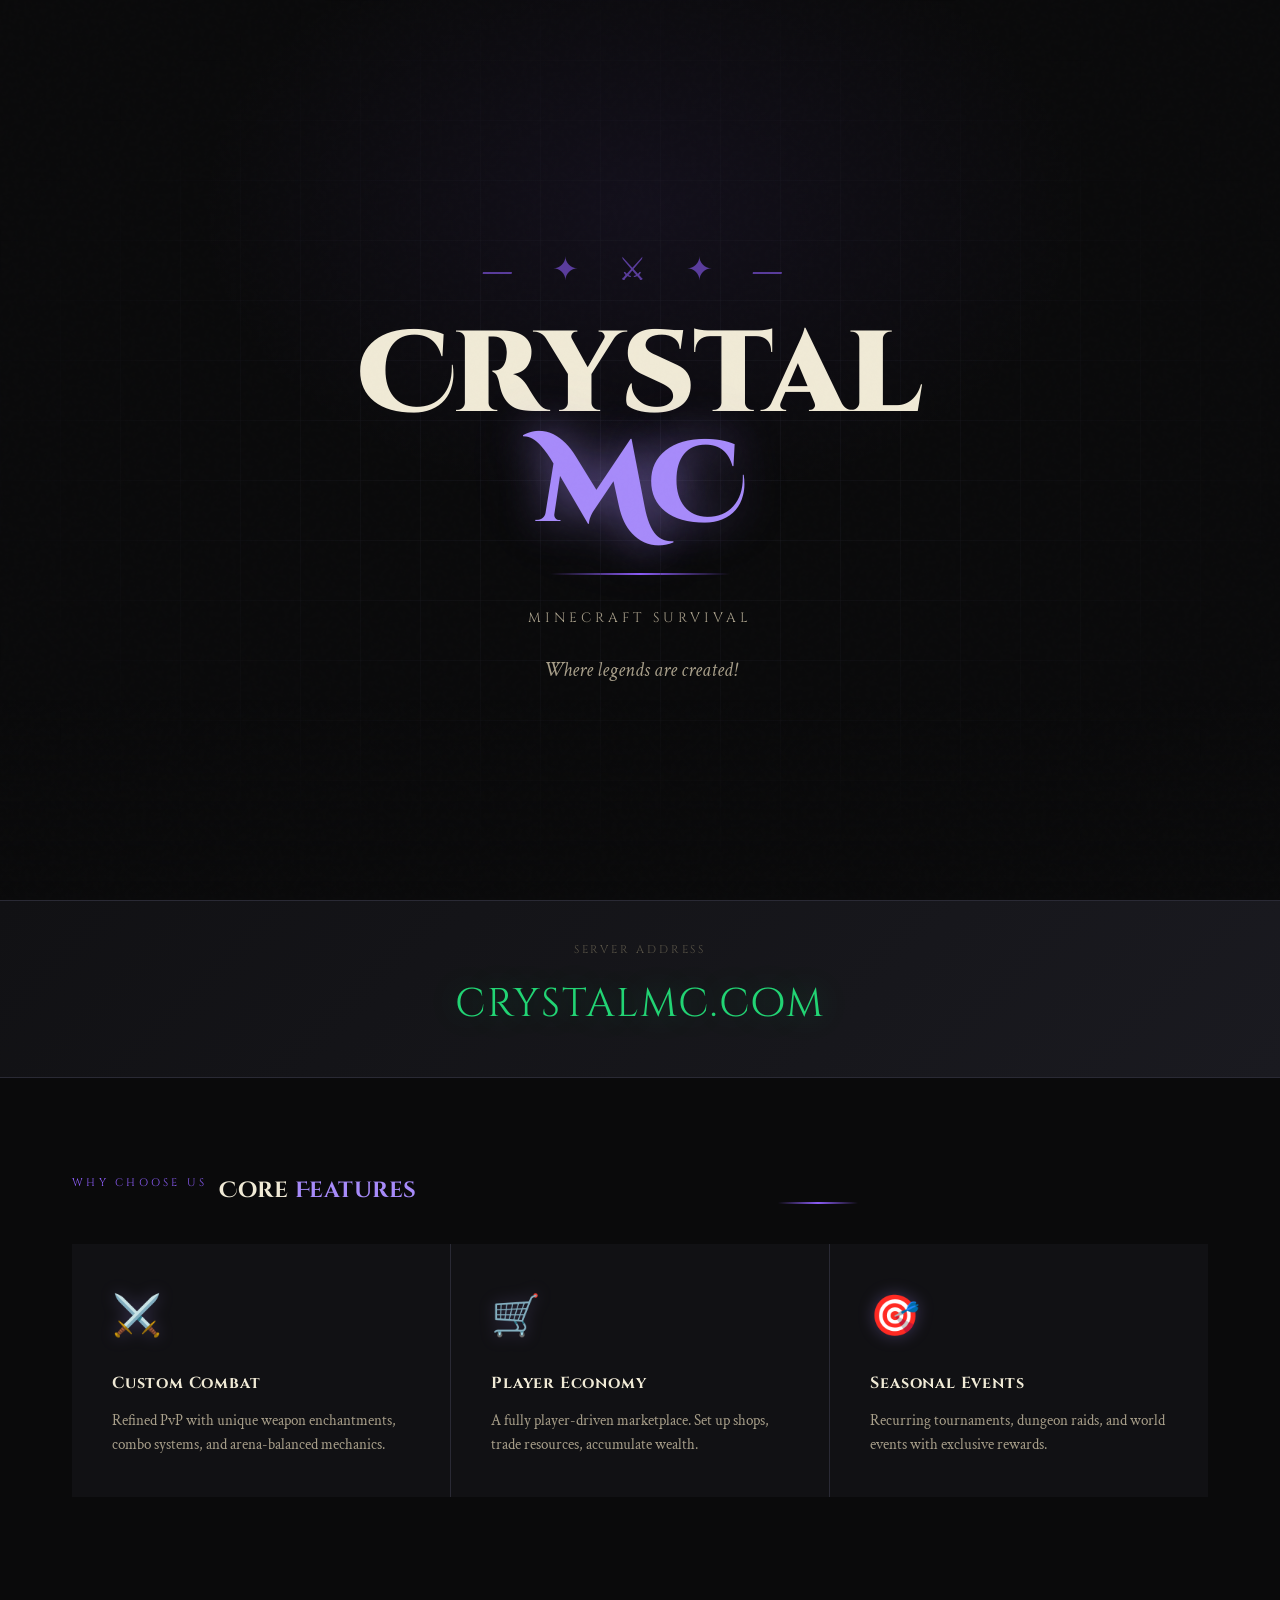
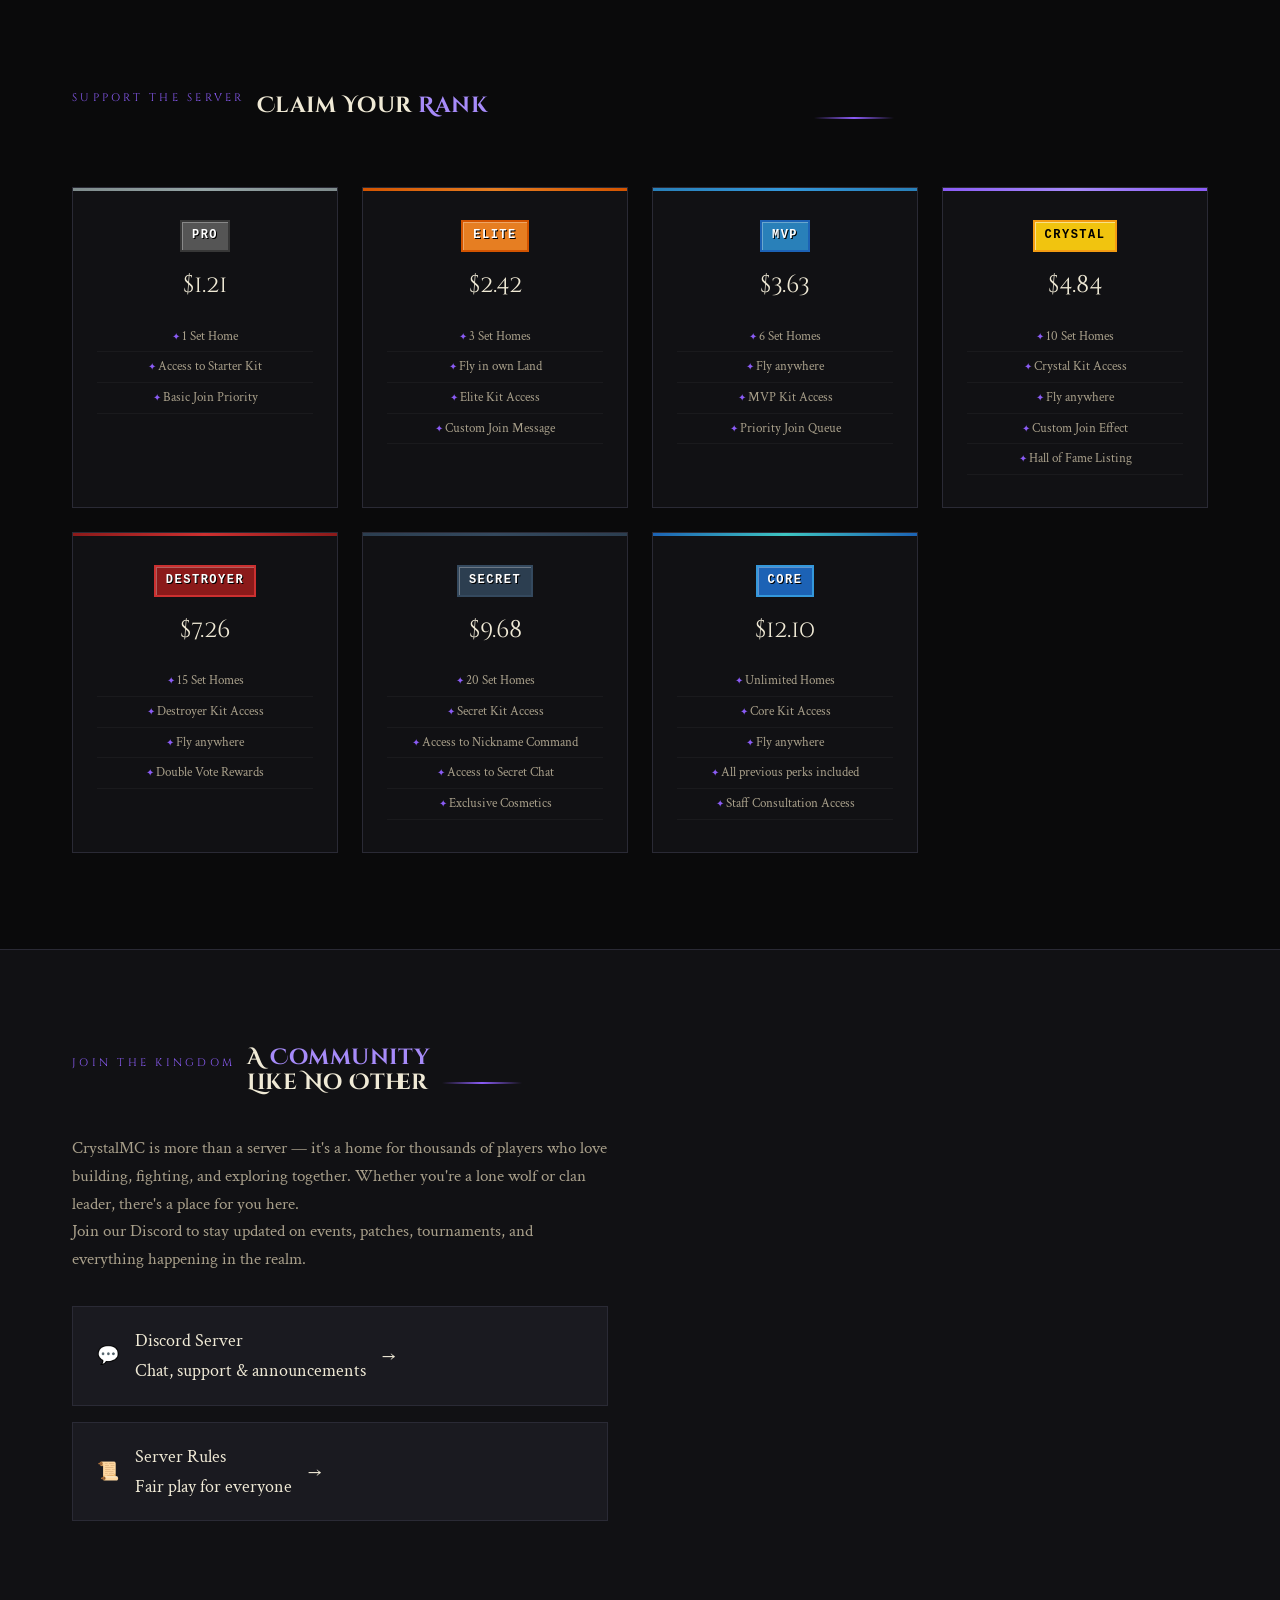
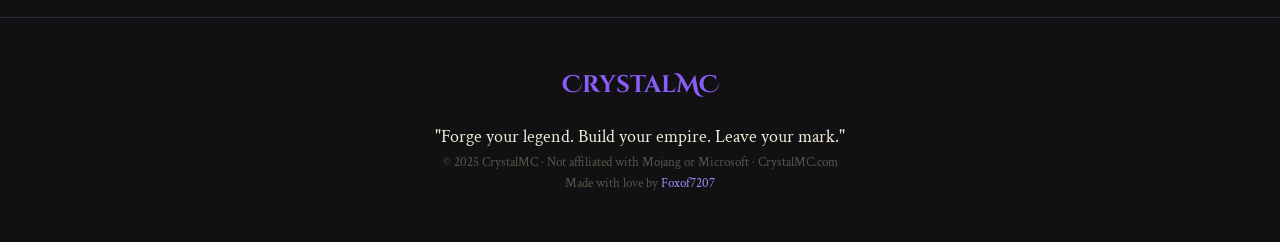
==== commit 41191e48: "Just an update" ====
--- a/index.html
+++ b/index.html
@@ -321,7 +321,8 @@
         <div class="footer-divider"></div>
         <p class="footer-copy">
             © 2025 CrystalMC · Not affiliated with Mojang or Microsoft ·
-            CrystalMC.com
+            CrystalMC.com<br />
+            Made with love by <a href="https://github.com/Foxof7207" target="_blank" style="color: var(--crystal-purple-bright); text-decoration: none;">Foxof7207</a>
         </p>
     </footer>
 
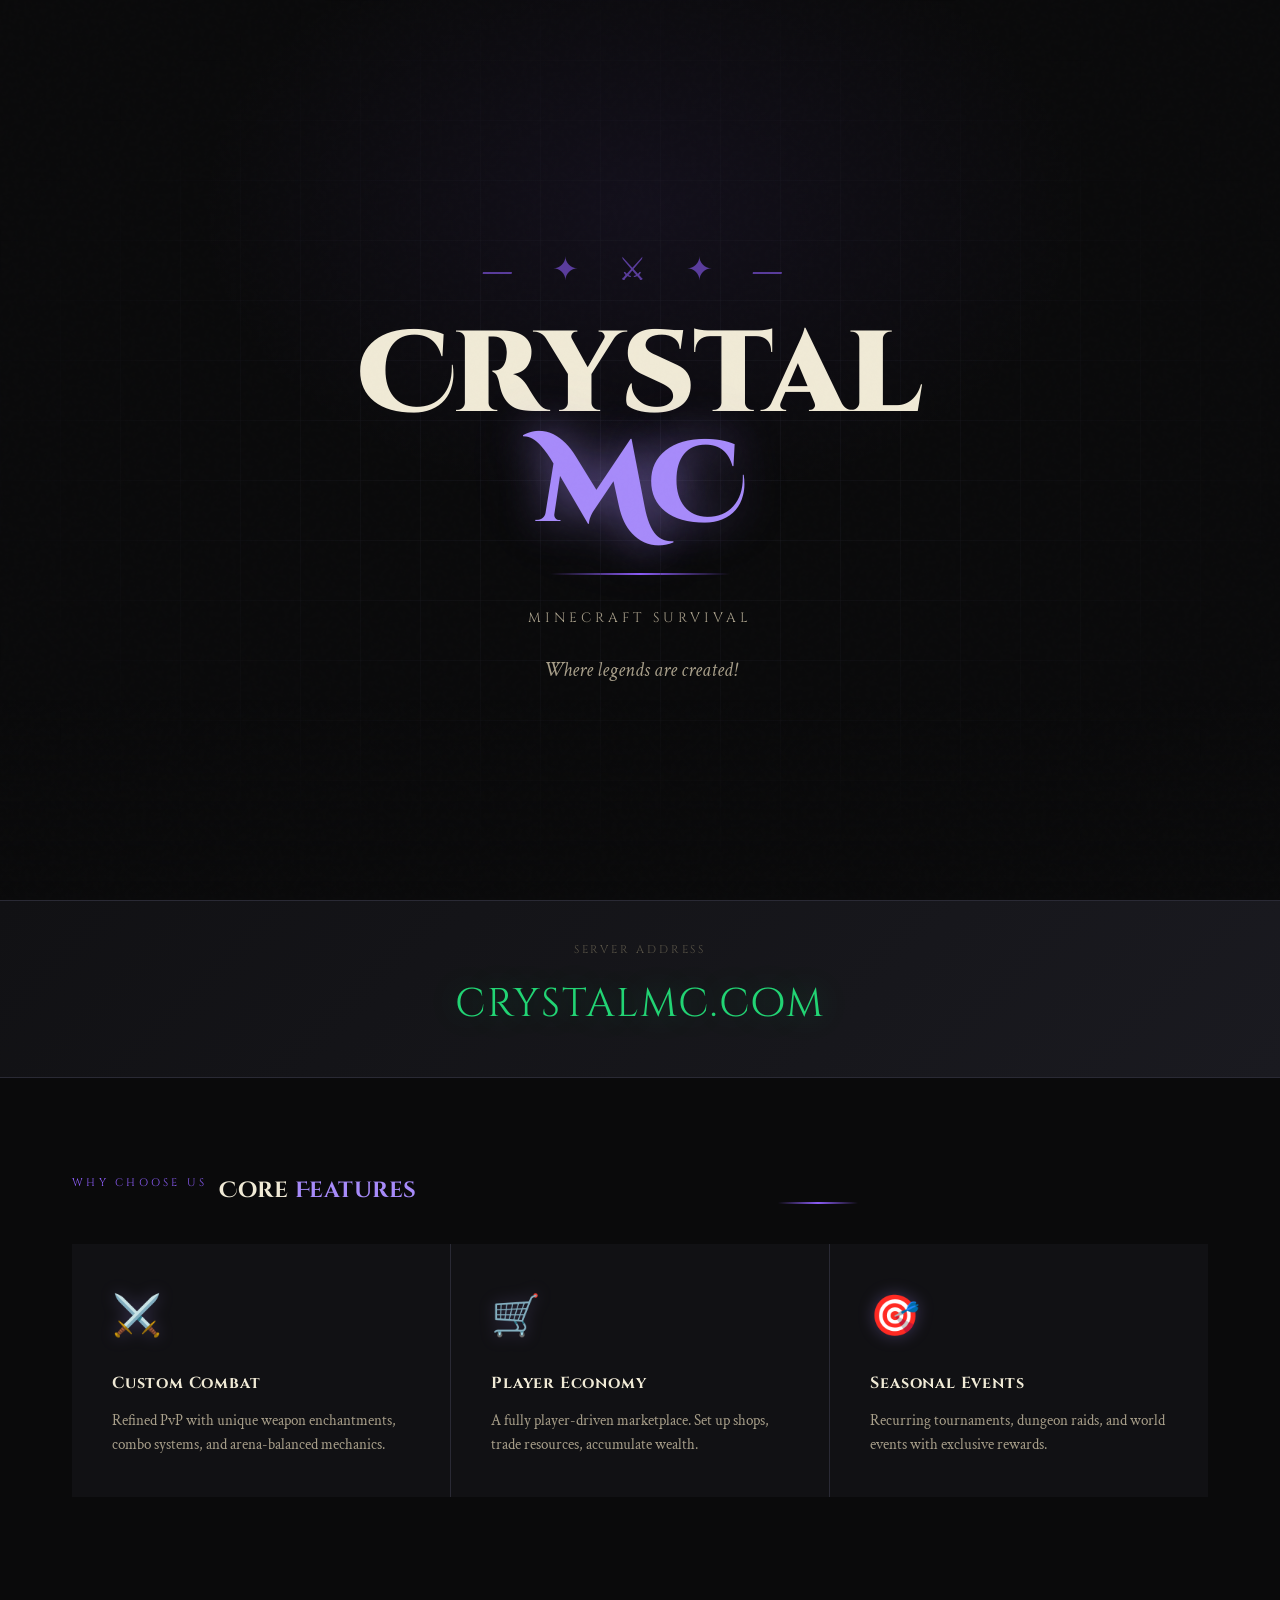
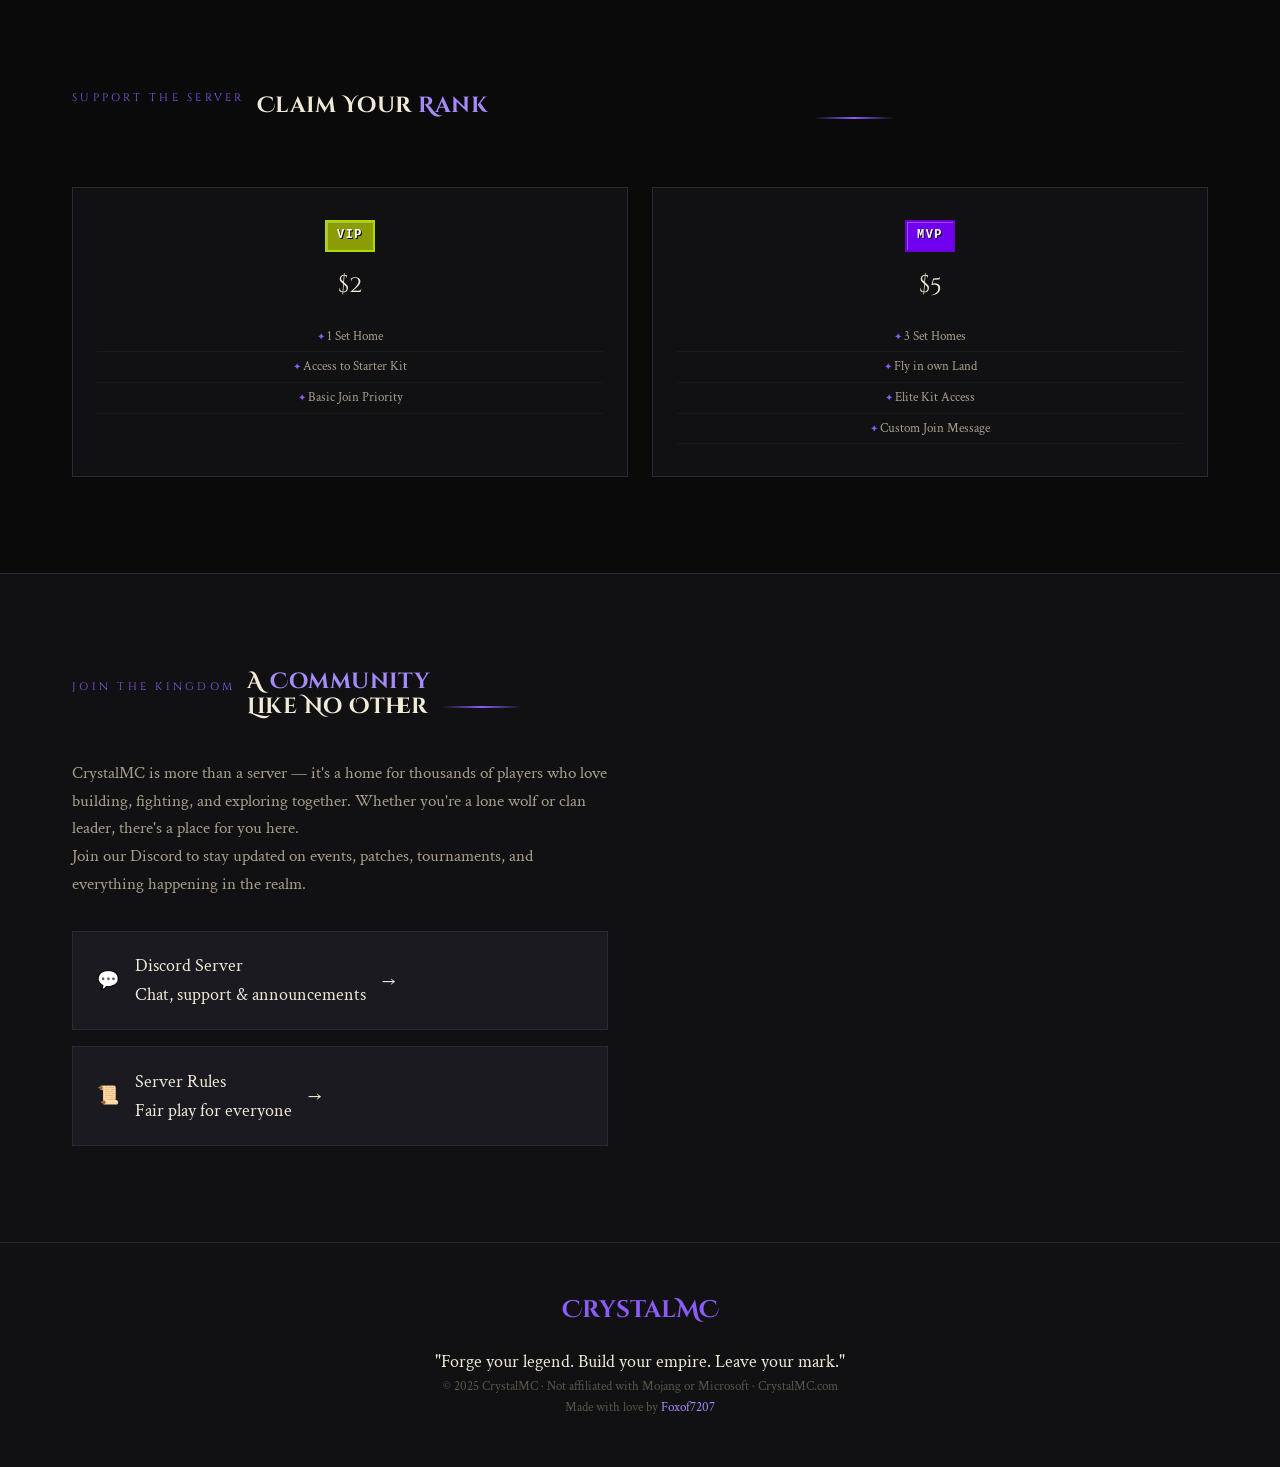
==== commit 698da04a: "Updated ranks" ====
--- a/index.html
+++ b/index.html
@@ -135,13 +135,13 @@
                 <div class="section-line"></div>
             </div>
             <div class="ranks-grid">
-                <!-- PRO RANK -->
-                <div class="rank-card pro">
+                <!-- VIP RANK -->
+                <div class="rank-card VIP">
                     <div>
                         <div class="badge-container">
-                            <span class="minecraft-badge badge-pro">PRO</span>
-                        </div>
-                        <div class="rank-price">$1.21</div>
+                            <span class="minecraft-badge badge-pro">VIP</span>
+                        </div>
+                        <div class="rank-price">$2</div>
                         <ul class="rank-perks">
                             <li>1 Set Home</li>
                             <li>Access to Starter Kit</li>
@@ -150,101 +150,18 @@
                     </div>
                 </div>
 
-                <!-- ELITE RANK -->
-                <div class="rank-card elite">
+                <!-- MVP RANK -->
+                <div class="rank-card MVP">
                     <div>
                         <div class="badge-container">
-                            <span class="minecraft-badge badge-elite">ELITE</span>
-                        </div>
-                        <div class="rank-price">$2.42</div>
+                            <span class="minecraft-badge badge-elite">MVP</span>
+                        </div>
+                        <div class="rank-price">$5</div>
                         <ul class="rank-perks">
                             <li>3 Set Homes</li>
                             <li>Fly in own Land</li>
                             <li>Elite Kit Access</li>
                             <li>Custom Join Message</li>
-                        </ul>
-                    </div>
-                </div>
-
-                <!-- MVP RANK -->
-                <div class="rank-card mvp">
-                    <div>
-                        <div class="badge-container">
-                            <span class="minecraft-badge badge-mvp">MVP</span>
-                        </div>
-                        <div class="rank-price">$3.63</div>
-                        <ul class="rank-perks">
-                            <li>6 Set Homes</li>
-                            <li>Fly anywhere</li>
-                            <li>MVP Kit Access</li>
-                            <li>Priority Join Queue</li>
-                        </ul>
-                    </div>
-                </div>
-
-                <!-- CRYSTAL RANK -->
-                <div class="rank-card crystal">
-                    <div>
-                        <div class="badge-container">
-                            <span class="minecraft-badge badge-crystal">CRYSTAL</span>
-                        </div>
-                        <div class="rank-price">$4.84</div>
-                        <ul class="rank-perks">
-                            <li>10 Set Homes</li>
-                            <li>Crystal Kit Access</li>
-                            <li>Fly anywhere</li>
-                            <li>Custom Join Effect</li>
-                            <li>Hall of Fame Listing</li>
-                        </ul>
-                    </div>
-                </div>
-
-                <!-- DESTROYER RANK -->
-                <div class="rank-card destroyer">
-                    <div>
-                        <div class="badge-container">
-                            <span class="minecraft-badge badge-destroyer">DESTROYER</span>
-                        </div>
-                        <div class="rank-price">$7.26</div>
-                        <ul class="rank-perks">
-                            <li>15 Set Homes</li>
-                            <li>Destroyer Kit Access</li>
-                            <li>Fly anywhere</li>
-                            <li>Double Vote Rewards</li>
-                        </ul>
-                    </div>
-                </div>
-
-                <!-- SECRET RANK -->
-                <div class="rank-card secret">
-                    <div>
-                        <div class="badge-container">
-                            <span class="minecraft-badge badge-secret">SECRET</span>
-                        </div>
-                        <div class="rank-price">$9.68</div>
-                        <ul class="rank-perks">
-                            <li>20 Set Homes</li>
-                            <li>Secret Kit Access</li>
-                            <li>Access to Nickname Command</li>
-                            <li>Access to Secret Chat</li>
-                            <li>Exclusive Cosmetics</li>
-                        </ul>
-                    </div>
-                </div>
-
-                <!-- CORE RANK -->
-                <div class="rank-card core">
-                    <div>
-                        <div class="badge-container">
-                            <span class="minecraft-badge badge-core">CORE</span>
-                        </div>
-                        <div class="rank-price">$12.10</div>
-                        <ul class="rank-perks">
-                            <li>Unlimited Homes</li>
-                            <li>Core Kit Access</li>
-                            <li>Fly anywhere</li>
-                            <li>All previous perks included</li>
-                            <li>Staff Consultation Access</li>
                         </ul>
                     </div>
                 </div>
--- a/style.css
+++ b/style.css
@@ -759,18 +759,18 @@
             .rank-card.pro::before {
                 background: linear-gradient(
                     to right,
-                    #7f8c8d,
-                    #95a5a6,
-                    #7f8c8d
+                    #e5ff00,
+                    #b3ff00,
+                    #fbff00
                 );
             }
 
             .rank-card.elite::before {
                 background: linear-gradient(
                     to right,
-                    #d35400,
-                    #e67e22,
-                    #d35400
+                    #7400d3,
+                    #9822e6,
+                    #7f00d3
                 );
             }
 
@@ -833,15 +833,15 @@
             }
 
             .badge-pro {
-                background-color: #555555;
+                background-color: #d4ec00a2;
                 color: #ffffff;
-                border-color: #373737;
+                border-color: #bbff00a1;
             }
 
             .badge-elite {
-                background-color: #e67e22;
+                background-color: #7100f1;
                 color: #ffffff;
-                border-color: #d35400;
+                border-color: #6d00d3;
             }
 
             .badge-mvp {
